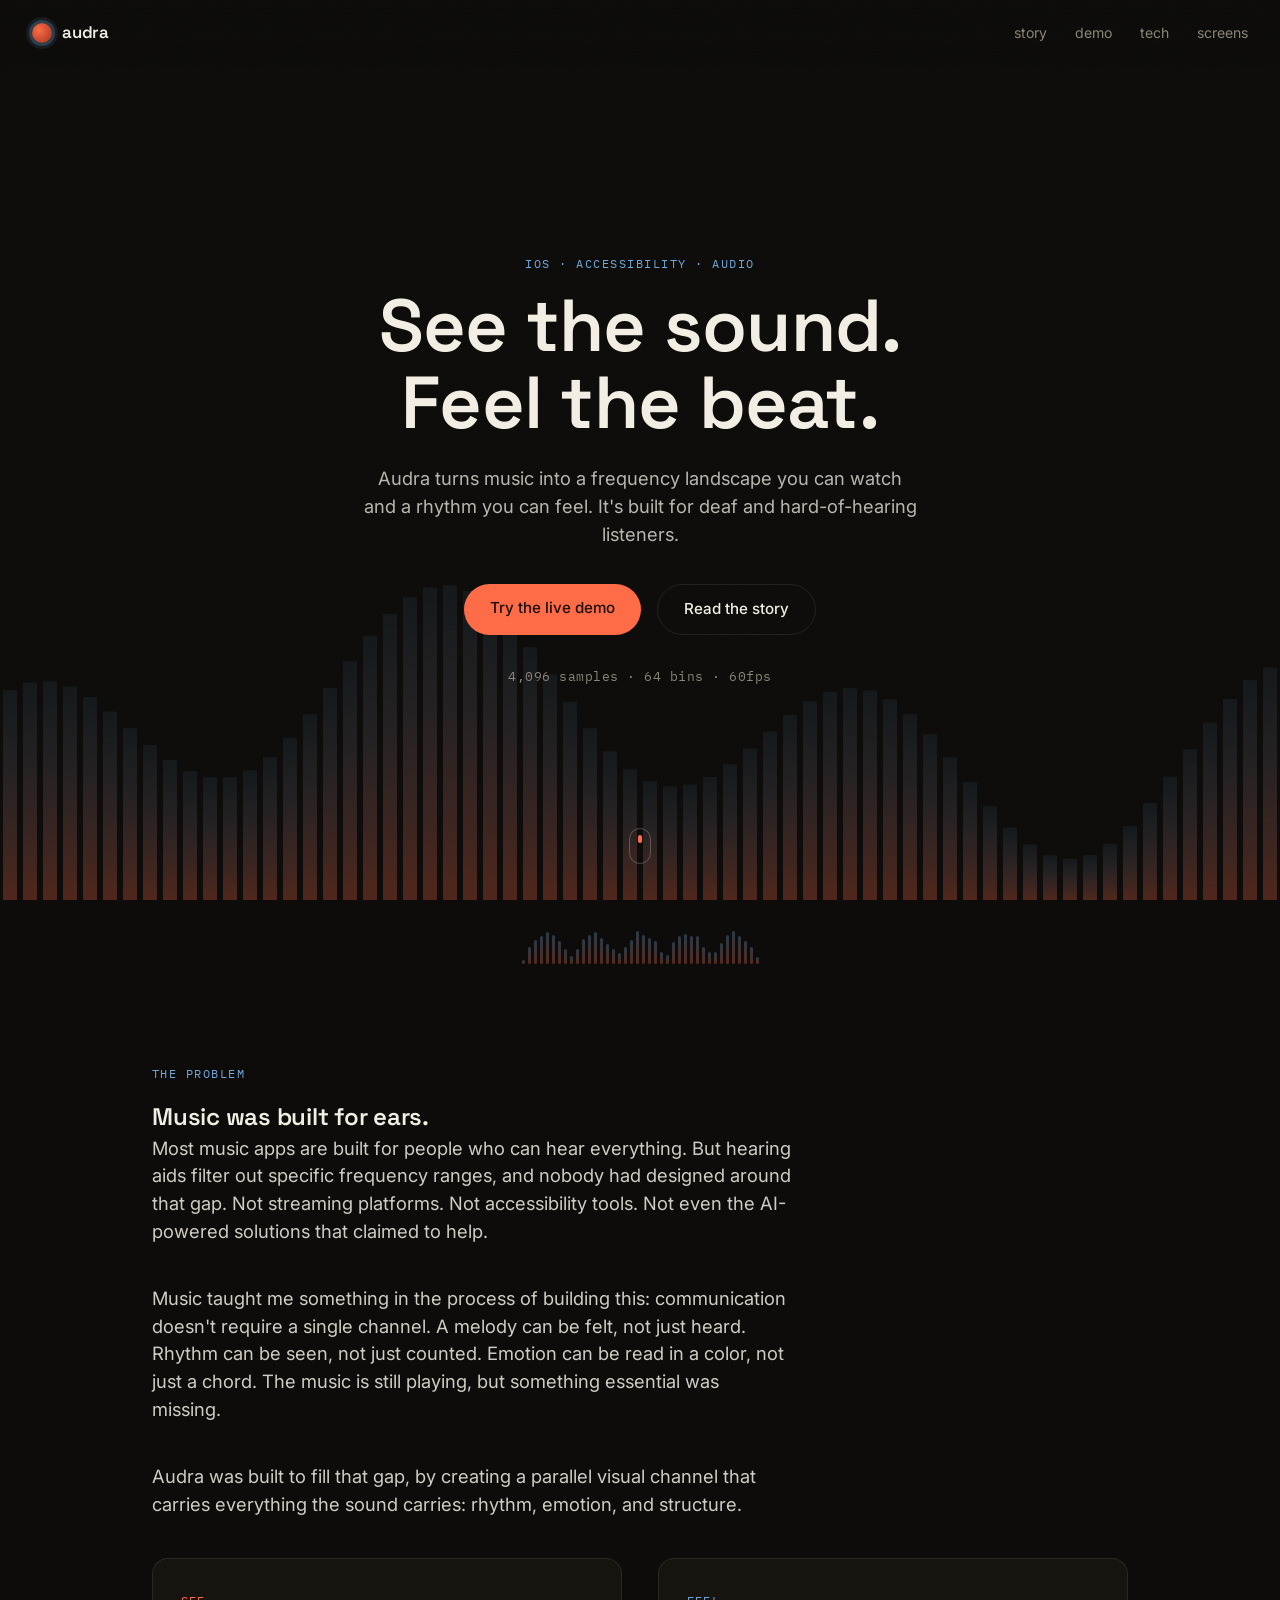
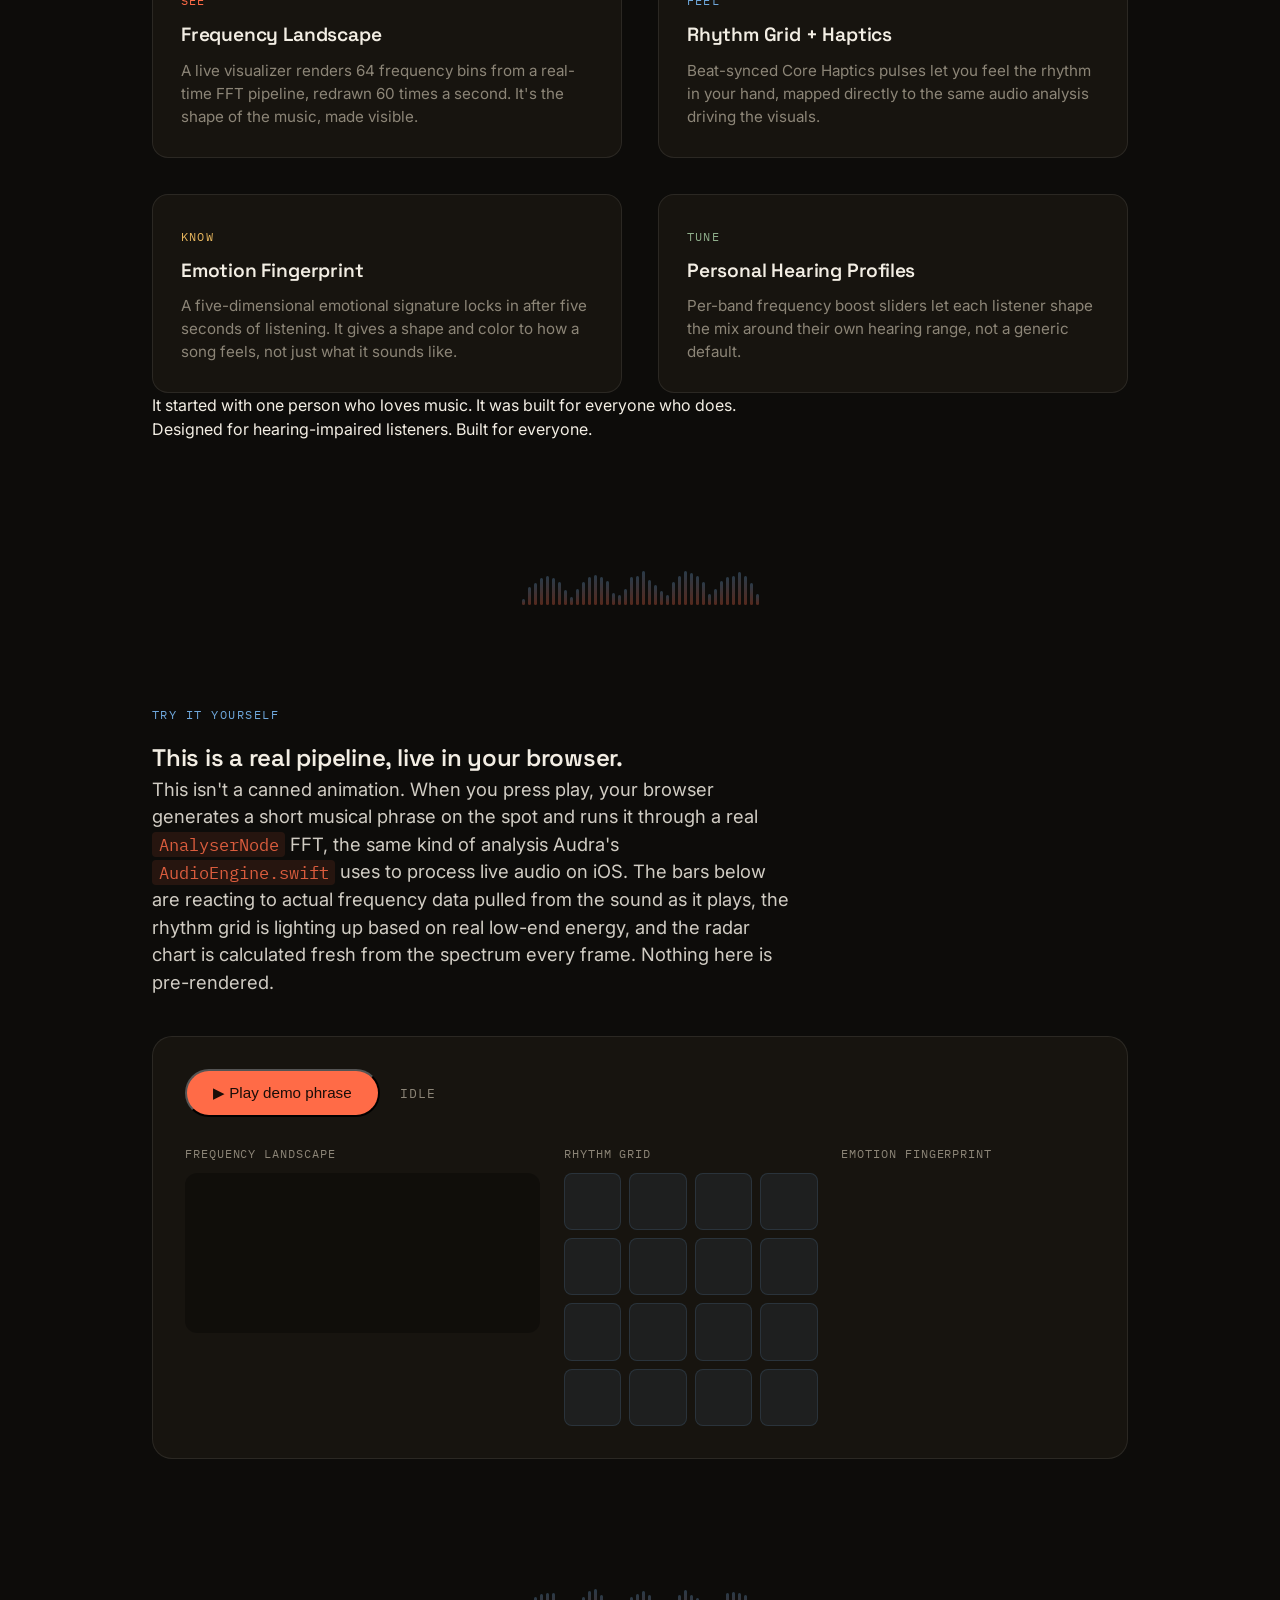
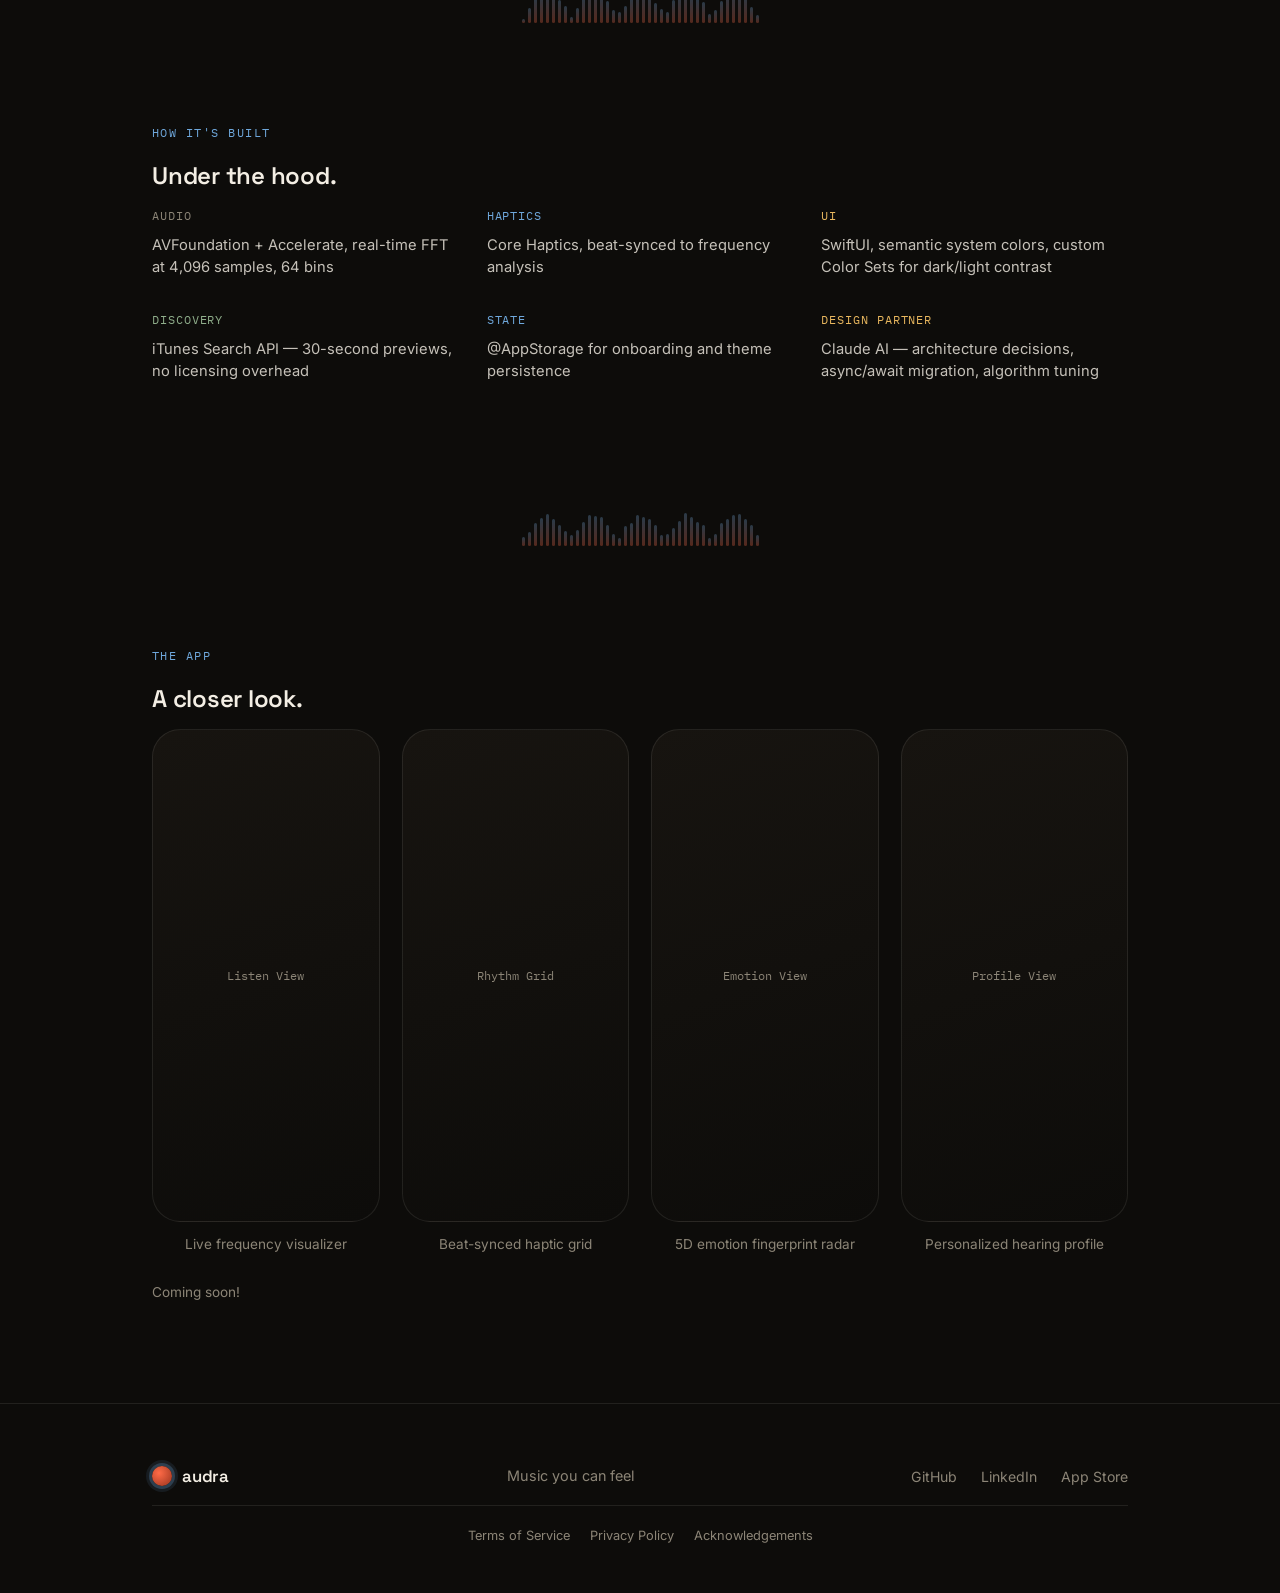
==== index.html @ f987a7a1 "Add files via upload" ====
<!DOCTYPE html>
<html lang="en">
<head>
<meta charset="UTF-8">
<meta name="viewport" content="width=device-width, initial-scale=1.0">
<title>Audra: Music You Can Feel</title>
<meta name="description" content="Audra is an iOS app that turns music into a visual and haptic experience for deaf and hard-of-hearing listeners.">
<link rel="preconnect" href="https://fonts.googleapis.com">
<link rel="preconnect" href="https://fonts.gstatic.com" crossorigin>
<link href="https://fonts.googleapis.com/css2?family=Space+Grotesk:wght@500;600;700&family=Inter:wght@400;500;600&family=IBM+Plex+Mono:wght@400;500&display=swap" rel="stylesheet">
<link rel="stylesheet" href="style.css">
</head>
<body>

<div class="grain"></div>

<nav class="nav">
  <div class="nav-mark">
    <span class="nav-ring"></span>
    <span class="nav-word">audra</span>
  </div>
  <div class="nav-links">
    <a href="#story">story</a>
    <a href="#demo">demo</a>
    <a href="#tech">tech</a>
    <a href="#screens">screens</a>
  </div>
</nav>

<!-- HERO -->
<header class="hero">
  <canvas id="hero-canvas" aria-hidden="true"></canvas>
  <div class="hero-content">
    <p class="eyebrow">iOS · accessibility · audio</p>
    <h1>See the sound.<br>Feel the beat.</h1>
    <p class="hero-sub">Audra turns music into a frequency landscape you can watch and a rhythm you can feel. It's built for deaf and hard-of-hearing listeners.</p>
    <div class="hero-actions">
      <a href="#demo" class="btn btn-primary">Try the live demo</a>
      <a href="#story" class="btn btn-ghost">Read the story</a>
    </div>
    <p class="hero-stats">4,096 samples · 64 bins · 60fps</p>
  </div>
  <div class="scroll-cue" aria-hidden="true"><span></span></div>
</header>

<div class="divider" data-divider></div>

<!-- STORY -->
<section class="story" id="story">
  <div class="section-inner">
    <p class="eyebrow">the problem</p>
    <h2>Music was built for ears.</h2>
    <p class="lead">Most music apps are built for people who can hear everything. But hearing aids filter out specific frequency ranges, and nobody had designed around that gap. Not streaming platforms. Not accessibility tools. Not even the AI-powered solutions that claimed to help.</p>
    <p class="lead">Music taught me something in the process of building this: communication doesn't require a single channel. A melody can be felt, not just heard. Rhythm can be seen, not just counted. Emotion can be read in a color, not just a chord. The music is still playing, but something essential was missing.</p>
    <p class="lead">Audra was built to fill that gap, by creating a parallel visual channel that carries everything the sound carries: rhythm, emotion, and structure.</p>

    <div class="story-grid">
      <div class="story-block">
        <span class="story-num">see</span>
        <h3>Frequency Landscape</h3>
        <p>A live visualizer renders 64 frequency bins from a real-time FFT pipeline, redrawn 60 times a second. It's the shape of the music, made visible.</p>
      </div>
      <div class="story-block">
        <span class="story-num">feel</span>
        <h3>Rhythm Grid + Haptics</h3>
        <p>Beat-synced Core Haptics pulses let you feel the rhythm in your hand, mapped directly to the same audio analysis driving the visuals.</p>
      </div>
      <div class="story-block">
        <span class="story-num">know</span>
        <h3>Emotion Fingerprint</h3>
        <p>A five-dimensional emotional signature locks in after five seconds of listening. It gives a shape and color to how a song feels, not just what it sounds like.</p>
      </div>
      <div class="story-block">
        <span class="story-num">tune</span>
        <h3>Personal Hearing Profiles</h3>
        <p>Per-band frequency boost sliders let each listener shape the mix around their own hearing range, not a generic default.</p>
      </div>
    </div>

    <p class="story-close">It started with one person who loves music. It was built for everyone who does.<br>Designed for hearing-impaired listeners. Built for everyone.</p>
  </div>
</section>

<div class="divider" data-divider></div>

<!-- INTERACTIVE DEMO -->
<section class="demo" id="demo">
  <div class="section-inner">
    <p class="eyebrow">try it yourself</p>
    <h2>This is a real pipeline, live in your browser.</h2>
    <p class="lead">This isn't a canned animation. When you press play, your browser generates a short musical phrase on the spot and runs it through a real <code>AnalyserNode</code> FFT, the same kind of analysis Audra's <code>AudioEngine.swift</code> uses to process live audio on iOS. The bars below are reacting to actual frequency data pulled from the sound as it plays, the rhythm grid is lighting up based on real low-end energy, and the radar chart is calculated fresh from the spectrum every frame. Nothing here is pre-rendered.</p>

    <div class="demo-panel">
      <div class="demo-controls">
        <button id="demo-play" class="btn btn-primary">▶ Play demo phrase</button>
        <span id="demo-status" class="demo-status">idle</span>
      </div>

      <div class="demo-visuals">
        <div class="demo-viz-block">
          <p class="mono-label">frequency landscape</p>
          <canvas id="viz-canvas" width="600" height="200"></canvas>
        </div>
        <div class="demo-viz-block">
          <p class="mono-label">rhythm grid</p>
          <div id="rhythm-grid" class="rhythm-grid"></div>
        </div>
        <div class="demo-viz-block">
          <p class="mono-label">emotion fingerprint</p>
          <canvas id="radar-canvas" width="240" height="240"></canvas>
        </div>
      </div>
    </div>
  </div>
</section>

<div class="divider" data-divider></div>

<!-- TECH STACK -->
<section class="tech" id="tech">
  <div class="section-inner">
    <p class="eyebrow">how it's built</p>
    <h2>Under the hood.</h2>
    <div class="tech-grid">
      <div class="tech-item"><span class="mono-label">audio</span><p>AVFoundation + Accelerate, real-time FFT at 4,096 samples, 64 bins</p></div>
      <div class="tech-item"><span class="mono-label">haptics</span><p>Core Haptics, beat-synced to frequency analysis</p></div>
      <div class="tech-item"><span class="mono-label">ui</span><p>SwiftUI, semantic system colors, custom Color Sets for dark/light contrast</p></div>
      <div class="tech-item"><span class="mono-label">discovery</span><p>iTunes Search API — 30-second previews, no licensing overhead</p></div>
      <div class="tech-item"><span class="mono-label">state</span><p>@AppStorage for onboarding and theme persistence</p></div>
      <div class="tech-item"><span class="mono-label">design partner</span><p>Claude AI — architecture decisions, async/await migration, algorithm tuning</p></div>
    </div>
  </div>
</section>

<div class="divider" data-divider></div>

<!-- SCREENSHOTS -->
<section class="screens" id="screens">
  <div class="section-inner">
    <p class="eyebrow">the app</p>
    <h2>A closer look.</h2>
    <div class="screens-gallery" id="screens-gallery">
      <!-- Placeholder frames, swap src on the img tags with real screenshots -->
      <figure class="phone-frame">
        <div class="phone-placeholder">Listen View</div>
        <figcaption>Live frequency visualizer</figcaption>
      </figure>
      <figure class="phone-frame">
        <div class="phone-placeholder">Rhythm Grid</div>
        <figcaption>Beat-synced haptic grid</figcaption>
      </figure>
      <figure class="phone-frame">
        <div class="phone-placeholder">Emotion View</div>
        <figcaption>5D emotion fingerprint radar</figcaption>
      </figure>
      <figure class="phone-frame">
        <div class="phone-placeholder">Profile View</div>
        <figcaption>Personalized hearing profile</figcaption>
      </figure>
    </div>
    <p class="screens-note">Coming soon!</p>
  </div>
</section>

<footer class="footer">
  <div class="section-inner footer-inner">
    <div class="nav-mark">
      <span class="nav-ring"></span>
      <span class="nav-word">audra</span>
    </div>
    <p class="footer-tag footer-tag-italic">Music you can feel</p>
    <div class="footer-links">
      <a href="#">GitHub</a>
      <a href="#">LinkedIn</a>
      <a href="#">App Store</a>
    </div>
    <div class="footer-legal">
      <a href="termsofservice.html">Terms of Service</a>
      <a href="privacypolicy.html">Privacy Policy</a>
      <a href="acknowledgements.html">Acknowledgements</a>
    </div>
  </div>
</footer>

<script src="script.js"></script>
</body>
</html>
---- style.css ----
:root{
  --bg: #0D0C0A;
  --bg-raised: #17140F;
  --coral: #FF6B47;
  --ice: #6FA8DC;
  --gold: #E8B75E;
  --sage: #8FAE8B;
  --paper: #F3EEE4;
  --muted: #8C8577;
  --border: rgba(243,238,228,0.09);

  --display: 'Space Grotesk', sans-serif;
  --body: 'Inter', sans-serif;
  --mono: 'IBM Plex Mono', monospace;
}

*{ box-sizing: border-box; margin:0; padding:0; }

html{ scroll-behavior: smooth; }

body{
  background: var(--bg);
  color: var(--paper);
  font-family: var(--body);
  line-height: 1.5;
  overflow-x: hidden;
}

@media (prefers-reduced-motion: reduce){
  html{ scroll-behavior: auto; }
  *{ animation-duration: 0.01ms !important; animation-iteration-count: 1 !important; transition-duration: 0.01ms !important; }
}

.grain{
  position: fixed; inset:0; pointer-events:none; z-index: 999;
  opacity: 0.035; mix-blend-mode: overlay;
  background-image: url("data:image/svg+xml,%3Csvg xmlns='http://www.w3.org/2000/svg' width='120' height='120'%3E%3Cfilter id='n'%3E%3CfeTurbulence type='fractalNoise' baseFrequency='0.9' numOctaves='2' stitchTiles='stitch'/%3E%3C/filter%3E%3Crect width='100%25' height='100%25' filter='url(%23n)'/%3E%3C/svg%3E");
}

a{ color: inherit; text-decoration: none; }
code{ font-family: var(--mono); background: rgba(255,107,71,0.12); color: var(--coral); padding: 0.1em 0.4em; border-radius: 4px; font-size: 0.9em; }

.section-inner{ max-width: 1040px; margin: 0 auto; padding: 0 32px; }

.eyebrow{
  font-family: var(--mono); font-size: 0.78rem; letter-spacing: 0.12em; text-transform: uppercase;
  color: var(--ice); margin-bottom: 16px;
}

h1, h2, h3{ font-family: var(--display); font-weight: 600; letter-spacing: -0.01em; }

.lead{ font-size: 1.15rem; color: var(--paper); opacity: 0.85; max-width: 640px; margin-bottom: 40px; }

/* NAV */
.nav{
  position: fixed; top:0; left:0; right:0; z-index: 100;
  display:flex; align-items:center; justify-content:space-between;
  padding: 20px 32px;
  backdrop-filter: blur(12px);
  background: linear-gradient(to bottom, rgba(13,12,10,0.85), transparent);
}
.nav-mark{ display:flex; align-items:center; gap:10px; }
.nav-ring{
  width: 20px; height: 20px; border-radius: 50%;
  background: radial-gradient(circle at 35% 35%, var(--coral), #B8442A 70%);
  box-shadow: 0 0 0 3px rgba(111,168,220,0.25), 0 0 0 6px rgba(111,168,220,0.1);
}
.nav-word{ font-family: var(--display); font-weight: 600; font-size: 1.05rem; letter-spacing: -0.01em; }
.nav-links{ display:flex; gap: 28px; font-size: 0.88rem; color: var(--muted); }
.nav-links a{ transition: color 0.2s; }
.nav-links a:hover{ color: var(--paper); }

/* HERO */
.hero{
  position: relative; min-height: 100vh; display:flex; align-items:center; justify-content:center;
  padding: 120px 32px 80px; overflow:hidden;
}
#hero-canvas{ position:absolute; inset:0; width:100%; height:100%; opacity: 0.55; }
.hero-content{ position: relative; z-index: 2; max-width: 760px; text-align:center; }
.hero h1{
  font-size: clamp(2.6rem, 6vw, 4.6rem); line-height: 1.04; margin-bottom: 24px;
}
.hero-sub{ font-size: 1.15rem; color: var(--paper); opacity: 0.75; max-width: 560px; margin: 0 auto 36px; }
.hero-actions{ display:flex; gap: 16px; justify-content:center; margin-bottom: 32px; flex-wrap: wrap; }
.hero-stats{ font-family: var(--mono); font-size: 0.8rem; color: var(--muted); letter-spacing: 0.04em; }

.btn{
  display:inline-block; padding: 13px 26px; border-radius: 100px; font-size: 0.95rem; font-weight: 500;
  transition: transform 0.15s ease, background 0.2s, border-color 0.2s;
}
.btn:hover{ transform: translateY(-1px); }
.btn-primary{ background: var(--coral); color: #1A0D08; }
.btn-primary:hover{ background: #FF7F5E; }
.btn-ghost{ border: 1px solid var(--border); color: var(--paper); }
.btn-ghost:hover{ border-color: rgba(243,238,228,0.3); }

.scroll-cue{
  position:absolute; bottom: 36px; left:50%; transform:translateX(-50%);
  width: 22px; height: 36px; border: 1px solid rgba(243,238,228,0.25); border-radius: 100px;
}
.scroll-cue span{
  display:block; width:4px; height:8px; background: var(--coral); border-radius: 100px;
  margin: 6px auto 0; animation: cue 1.8s ease-in-out infinite;
}
@keyframes cue{ 0%,100%{ transform: translateY(0); opacity:1; } 50%{ transform: translateY(12px); opacity: 0.3; } }

/* DIVIDER — FFT bars as recurring motif */
.divider{ height: 64px; display:flex; align-items:flex-end; justify-content:center; gap:3px; padding: 0 32px; opacity: 0.5; }

/* STORY */
.story{ padding: 100px 0; }
.story-grid{ display:grid; grid-template-columns: repeat(2, 1fr); gap: 36px; margin-top: 20px; }
.story-block{ padding: 28px; border: 1px solid var(--border); border-radius: 16px; background: var(--bg-raised); }
.story-num{ font-family: var(--mono); font-size: 0.75rem; text-transform: uppercase; letter-spacing: 0.1em; color: var(--coral); }
.story-block:nth-child(2) .story-num{ color: var(--ice); }
.story-block:nth-child(3) .story-num{ color: var(--gold); }
.story-block:nth-child(4) .story-num{ color: var(--sage); }
.story-block h3{ font-size: 1.2rem; margin: 10px 0 10px; }
.story-block p{ color: var(--muted); font-size: 0.95rem; }
.story-footer{ margin-top: 44px; color: var(--muted); font-size: 0.95rem; }

/* DEMO */
.demo{ padding: 100px 0; }
.demo-panel{
  border: 1px solid var(--border); border-radius: 20px; background: var(--bg-raised);
  padding: 32px; margin-top: 8px;
}
.demo-controls{ display:flex; align-items:center; gap: 20px; margin-bottom: 28px; flex-wrap: wrap; }
.demo-status{ font-family: var(--mono); font-size: 0.8rem; color: var(--muted); text-transform: uppercase; letter-spacing: 0.08em; }
.demo-status.playing{ color: var(--coral); }

.demo-visuals{ display:grid; grid-template-columns: 1.4fr 1fr 1fr; gap: 24px; align-items: start; }
.mono-label{ font-family: var(--mono); font-size: 0.72rem; color: var(--muted); text-transform: uppercase; letter-spacing: 0.08em; margin-bottom: 10px; }

#viz-canvas{ width:100%; height: 160px; border-radius: 12px; background: rgba(0,0,0,0.3); }
#radar-canvas{ width:100%; max-width: 220px; height:auto; }

.rhythm-grid{ display:grid; grid-template-columns: repeat(4, 1fr); gap: 8px; }
.rhythm-cell{
  aspect-ratio: 1; border-radius: 8px; background: rgba(111,168,220,0.08);
  border: 1px solid rgba(111,168,220,0.15); transition: background 0.08s, transform 0.08s;
}
.rhythm-cell.pulse{ background: var(--ice); transform: scale(0.94); }

/* TECH */
.tech{ padding: 100px 0; }
.tech-grid{ display:grid; grid-template-columns: repeat(3, 1fr); gap: 28px; margin-top: 8px; }
.tech-item p{ color: var(--paper); opacity: 0.8; font-size: 0.92rem; margin-top: 8px; }
.tech-item:nth-child(2) .mono-label{ color: var(--ice); }
.tech-item:nth-child(3) .mono-label{ color: var(--gold); }
.tech-item:nth-child(4) .mono-label{ color: var(--sage); }
.tech-item:nth-child(5) .mono-label{ color: var(--ice); }
.tech-item:nth-child(6) .mono-label{ color: var(--gold); }

/* SCREENS */
.screens{ padding: 100px 0; }
.screens-gallery{ display:grid; grid-template-columns: repeat(4, 1fr); gap: 22px; margin-top: 12px; }
.phone-frame{ text-align:center; }
.phone-placeholder{
  aspect-ratio: 9/19.5; border-radius: 28px; border: 1px solid var(--border);
  background: linear-gradient(160deg, #171410, #0D0C0A);
  display:flex; align-items:center; justify-content:center;
  font-family: var(--mono); font-size: 0.78rem; color: var(--muted);
  margin-bottom: 12px;
}
.phone-frame img{ width:100%; border-radius: 28px; border: 1px solid var(--border); margin-bottom: 12px; display:block; }
.phone-frame figcaption{ font-size: 0.85rem; color: var(--muted); }
.screens-note{ margin-top: 28px; font-size: 0.85rem; color: var(--muted); }

/* FOOTER */
.footer{ padding: 60px 0 48px; border-top: 1px solid var(--border); }
.footer-inner{ display:flex; align-items:center; justify-content:space-between; flex-wrap:wrap; gap: 16px 20px; }
.footer-tag{ color: var(--muted); font-size: 0.9rem; }
.footer-links{ display:flex; gap: 24px; font-size: 0.88rem; color: var(--muted); }
.footer-links a:hover{ color: var(--paper); }
.footer-legal{ display:flex; gap: 20px; font-size: 0.8rem; color: var(--muted); width: 100%; padding-top: 20px; border-top: 1px solid var(--border); justify-content: center; }
.footer-legal a:hover{ color: var(--paper); }

@media (max-width: 860px){
  .nav-links{ display:none; }
  .story-grid{ grid-template-columns: 1fr; }
  .tech-grid{ grid-template-columns: repeat(2,1fr); }
  .demo-visuals{ grid-template-columns: 1fr; }
  .screens-gallery{ grid-template-columns: repeat(2,1fr); }
}

:focus-visible{ outline: 2px solid var(--coral); outline-offset: 3px; }
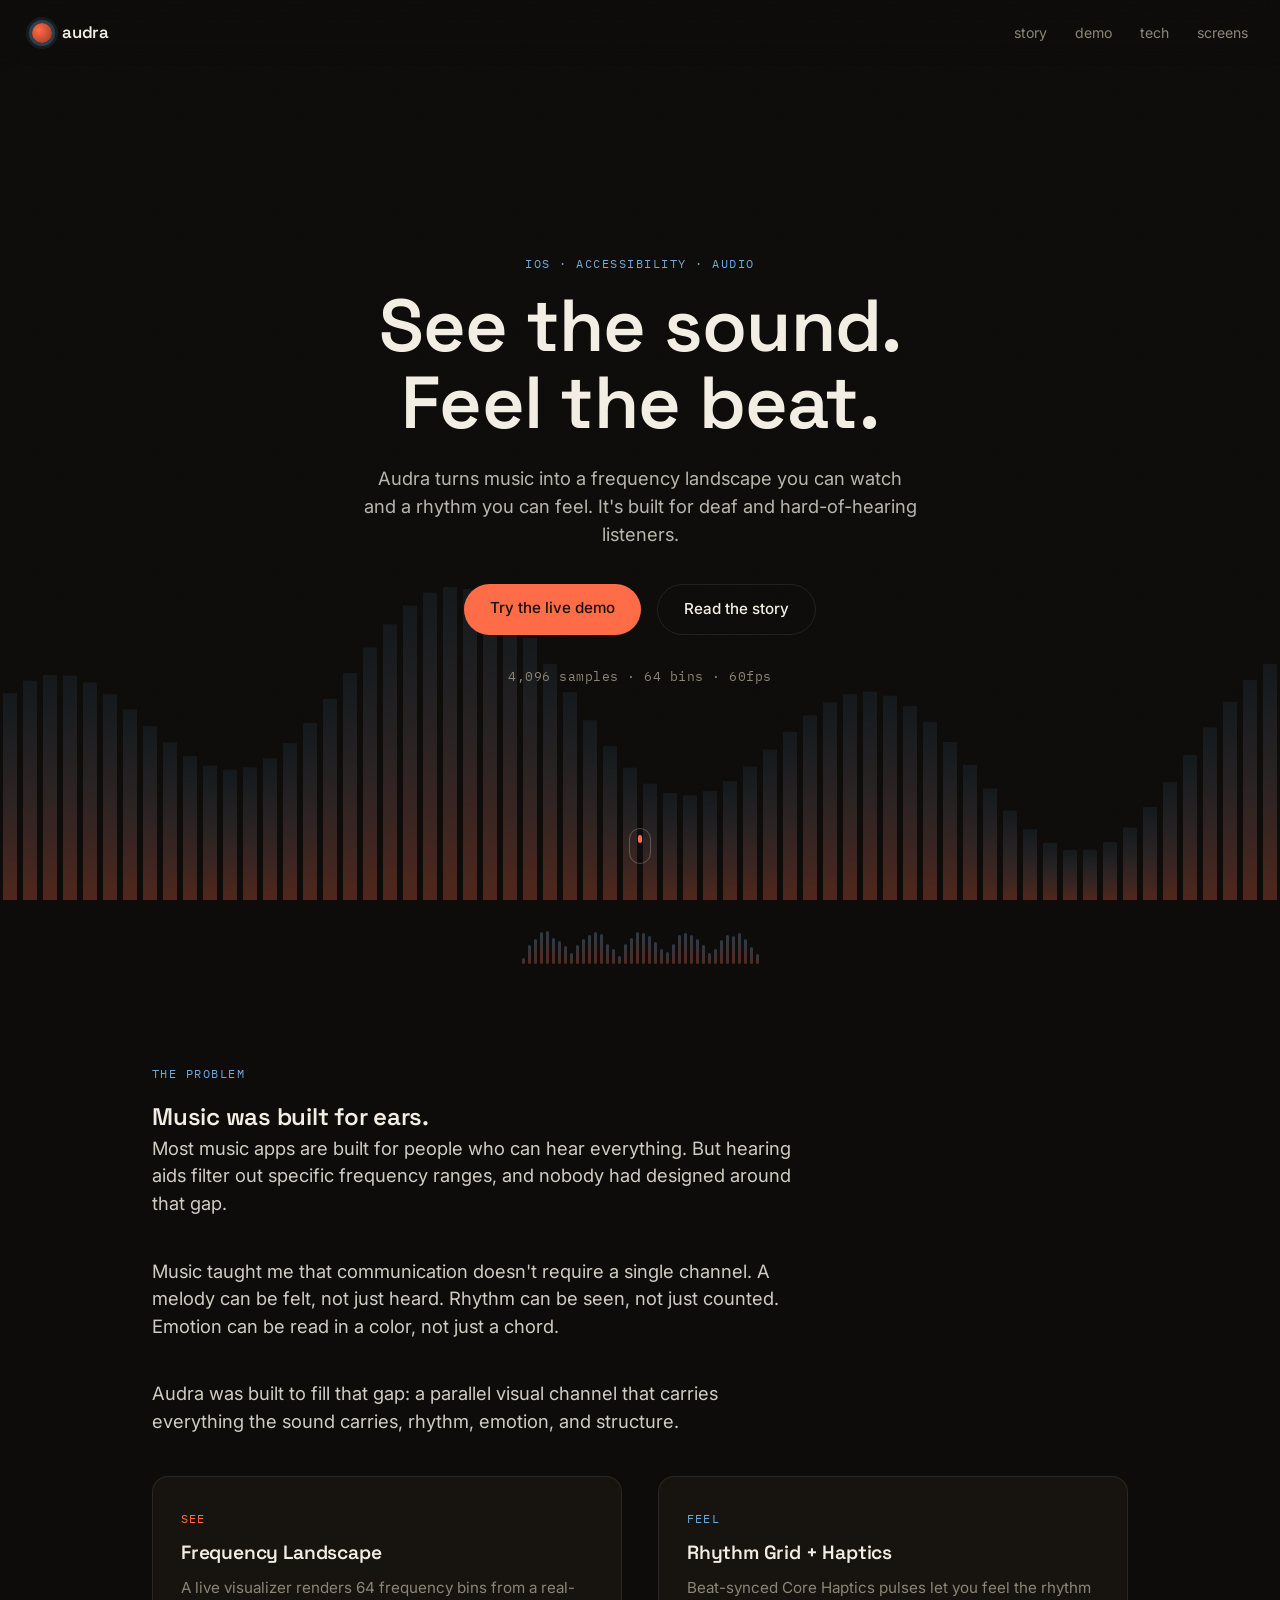
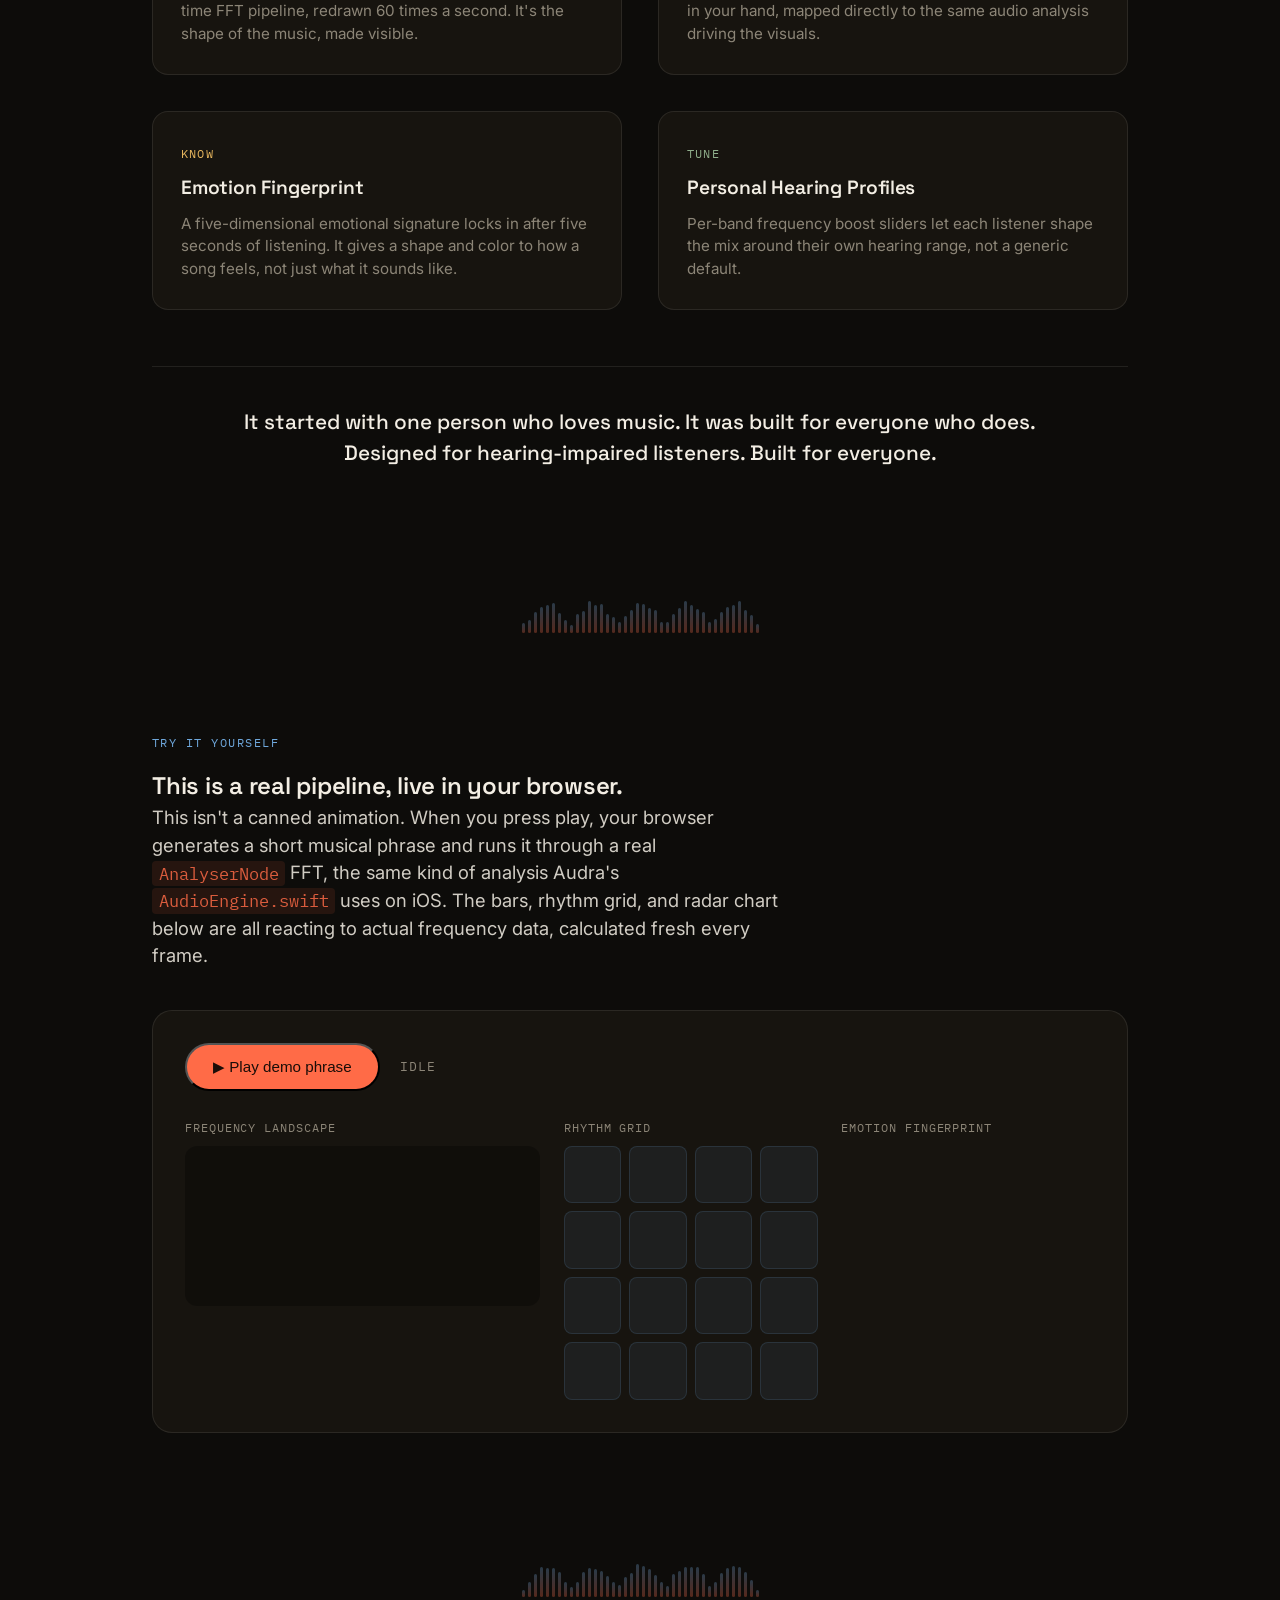
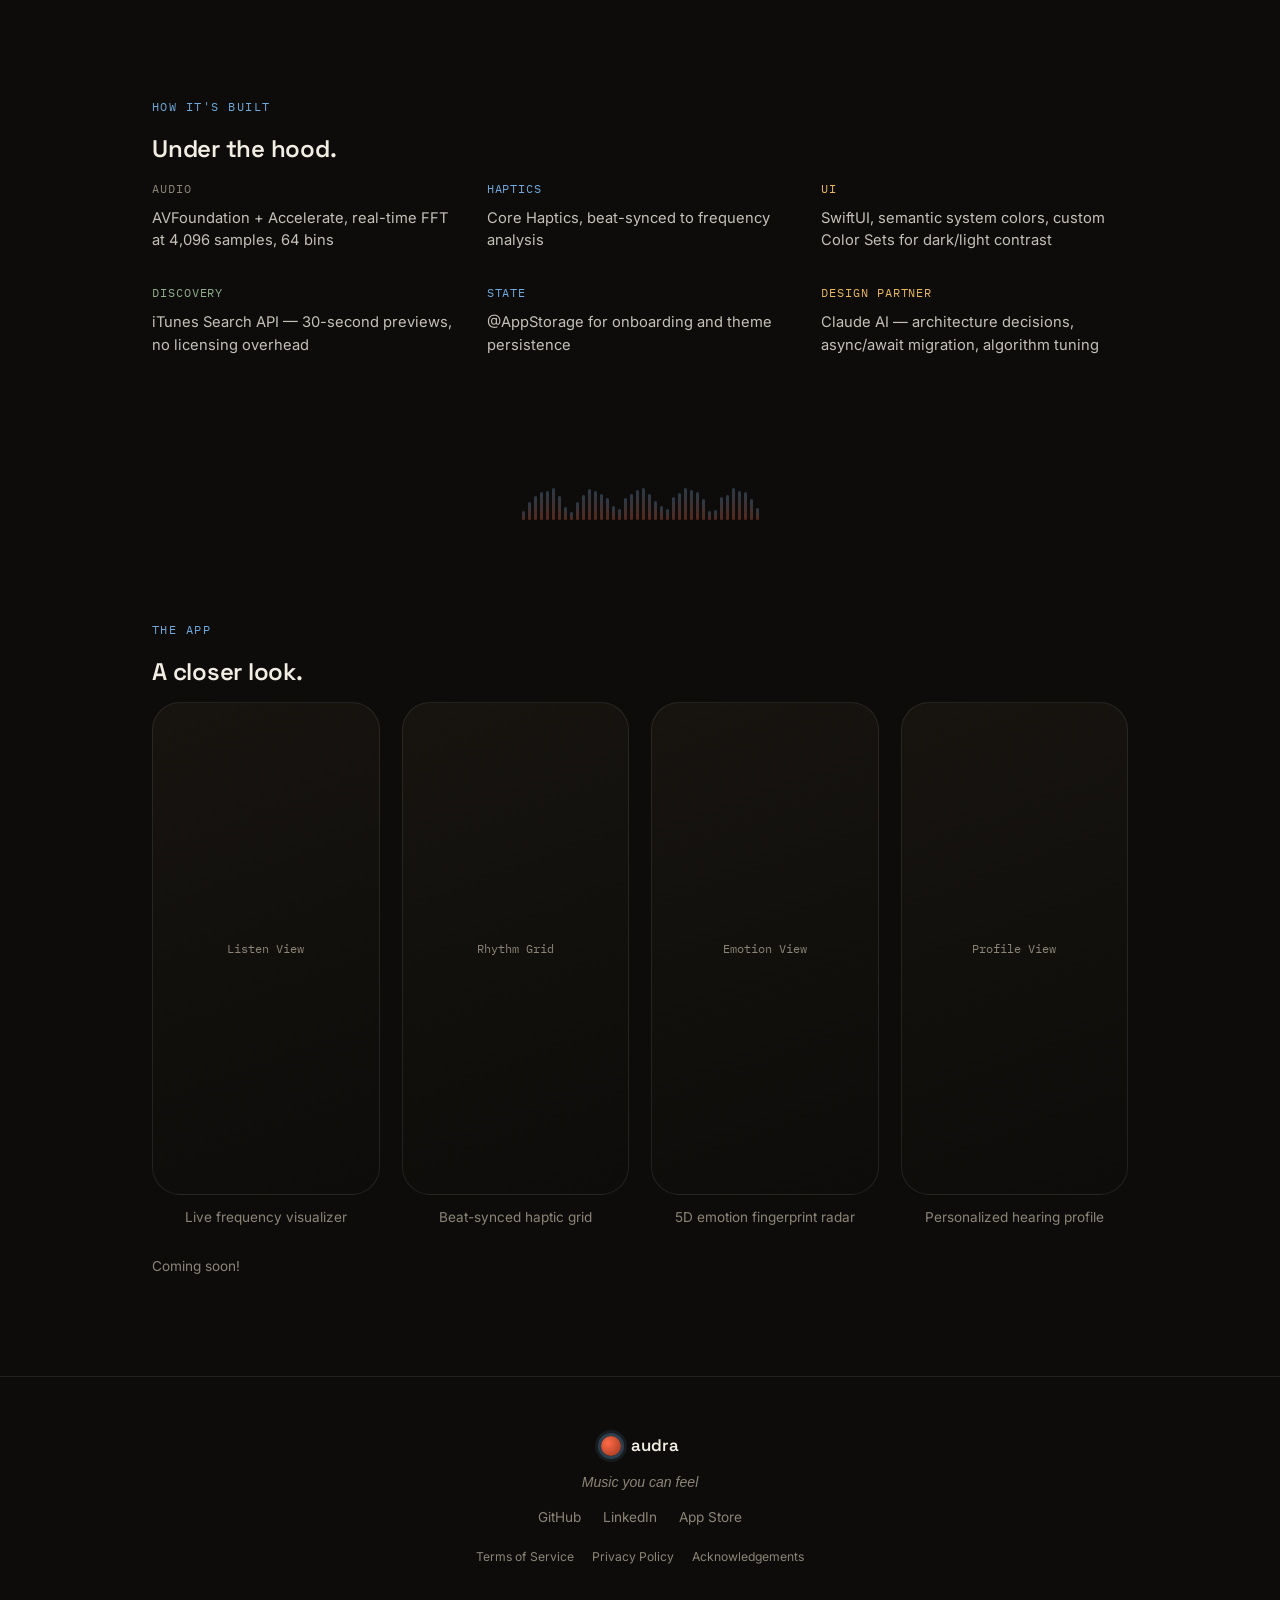
==== commit f5edd12d: "Add files via upload" ====
--- a/index.html
+++ b/index.html
@@ -50,9 +50,9 @@
   <div class="section-inner">
     <p class="eyebrow">the problem</p>
     <h2>Music was built for ears.</h2>
-    <p class="lead">Most music apps are built for people who can hear everything. But hearing aids filter out specific frequency ranges, and nobody had designed around that gap. Not streaming platforms. Not accessibility tools. Not even the AI-powered solutions that claimed to help.</p>
-    <p class="lead">Music taught me something in the process of building this: communication doesn't require a single channel. A melody can be felt, not just heard. Rhythm can be seen, not just counted. Emotion can be read in a color, not just a chord. The music is still playing, but something essential was missing.</p>
-    <p class="lead">Audra was built to fill that gap, by creating a parallel visual channel that carries everything the sound carries: rhythm, emotion, and structure.</p>
+    <p class="lead">Most music apps are built for people who can hear everything. But hearing aids filter out specific frequency ranges, and nobody had designed around that gap.</p>
+    <p class="lead">Music taught me that communication doesn't require a single channel. A melody can be felt, not just heard. Rhythm can be seen, not just counted. Emotion can be read in a color, not just a chord.</p>
+    <p class="lead">Audra was built to fill that gap: a parallel visual channel that carries everything the sound carries, rhythm, emotion, and structure.</p>
 
     <div class="story-grid">
       <div class="story-block">
@@ -88,7 +88,7 @@
   <div class="section-inner">
     <p class="eyebrow">try it yourself</p>
     <h2>This is a real pipeline, live in your browser.</h2>
-    <p class="lead">This isn't a canned animation. When you press play, your browser generates a short musical phrase on the spot and runs it through a real <code>AnalyserNode</code> FFT, the same kind of analysis Audra's <code>AudioEngine.swift</code> uses to process live audio on iOS. The bars below are reacting to actual frequency data pulled from the sound as it plays, the rhythm grid is lighting up based on real low-end energy, and the radar chart is calculated fresh from the spectrum every frame. Nothing here is pre-rendered.</p>
+    <p class="lead">This isn't a canned animation. When you press play, your browser generates a short musical phrase and runs it through a real <code>AnalyserNode</code> FFT, the same kind of analysis Audra's <code>AudioEngine.swift</code> uses on iOS. The bars, rhythm grid, and radar chart below are all reacting to actual frequency data, calculated fresh every frame.</p>
 
     <div class="demo-panel">
       <div class="demo-controls">
@@ -170,8 +170,8 @@
     </div>
     <p class="footer-tag footer-tag-italic">Music you can feel</p>
     <div class="footer-links">
-      <a href="#">GitHub</a>
-      <a href="#">LinkedIn</a>
+      <a href="https://github.com/rithmac07/audra-website">GitHub</a>
+      <a href="https://www.linkedin.com/company/audra-app/">LinkedIn</a>
       <a href="#">App Store</a>
     </div>
     <div class="footer-legal">
--- a/style.css
+++ b/style.css
@@ -118,6 +118,11 @@
 .story-block h3{ font-size: 1.2rem; margin: 10px 0 10px; }
 .story-block p{ color: var(--muted); font-size: 0.95rem; }
 .story-footer{ margin-top: 44px; color: var(--muted); font-size: 0.95rem; }
+.story-close{
+  margin-top: 56px; padding-top: 40px; border-top: 1px solid var(--border);
+  font-family: var(--display); font-size: 1.3rem; font-weight: 500; line-height: 1.5;
+  color: var(--paper); text-align: center;
+}
 
 /* DEMO */
 .demo{ padding: 100px 0; }
@@ -168,12 +173,13 @@
 .screens-note{ margin-top: 28px; font-size: 0.85rem; color: var(--muted); }
 
 /* FOOTER */
-.footer{ padding: 60px 0 48px; border-top: 1px solid var(--border); }
-.footer-inner{ display:flex; align-items:center; justify-content:space-between; flex-wrap:wrap; gap: 16px 20px; }
-.footer-tag{ color: var(--muted); font-size: 0.9rem; }
-.footer-links{ display:flex; gap: 24px; font-size: 0.88rem; color: var(--muted); }
+.footer{ padding: 56px 0 40px; border-top: 1px solid var(--border); }
+.footer-inner{ display:flex; flex-direction: column; align-items:center; gap: 14px; text-align: center; }
+.footer-tag{ color: var(--muted); font-size: 0.88rem; }
+.footer-tag-italic{ font-style: italic; }
+.footer-links{ display:flex; gap: 22px; font-size: 0.85rem; color: var(--muted); }
 .footer-links a:hover{ color: var(--paper); }
-.footer-legal{ display:flex; gap: 20px; font-size: 0.8rem; color: var(--muted); width: 100%; padding-top: 20px; border-top: 1px solid var(--border); justify-content: center; }
+.footer-legal{ display:flex; gap: 18px; font-size: 0.76rem; color: var(--muted); margin-top: 6px; }
 .footer-legal a:hover{ color: var(--paper); }
 
 @media (max-width: 860px){
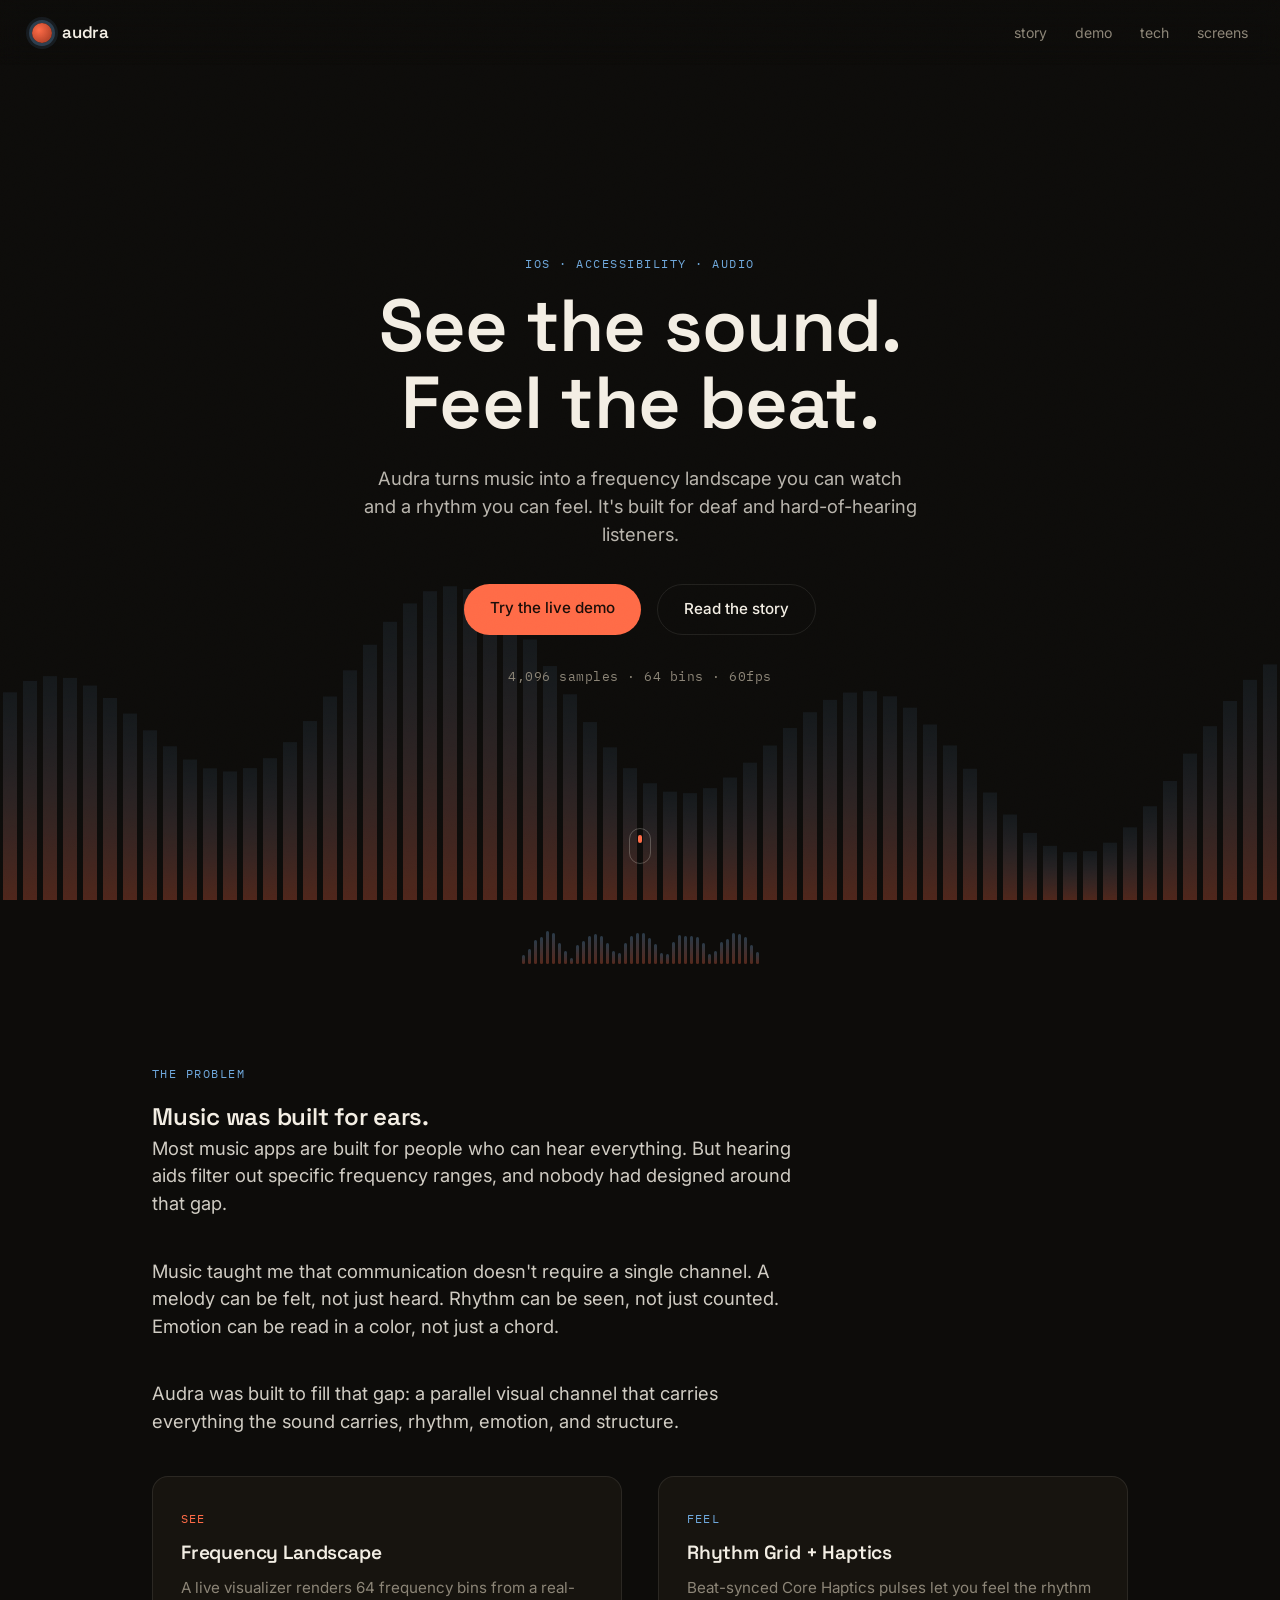
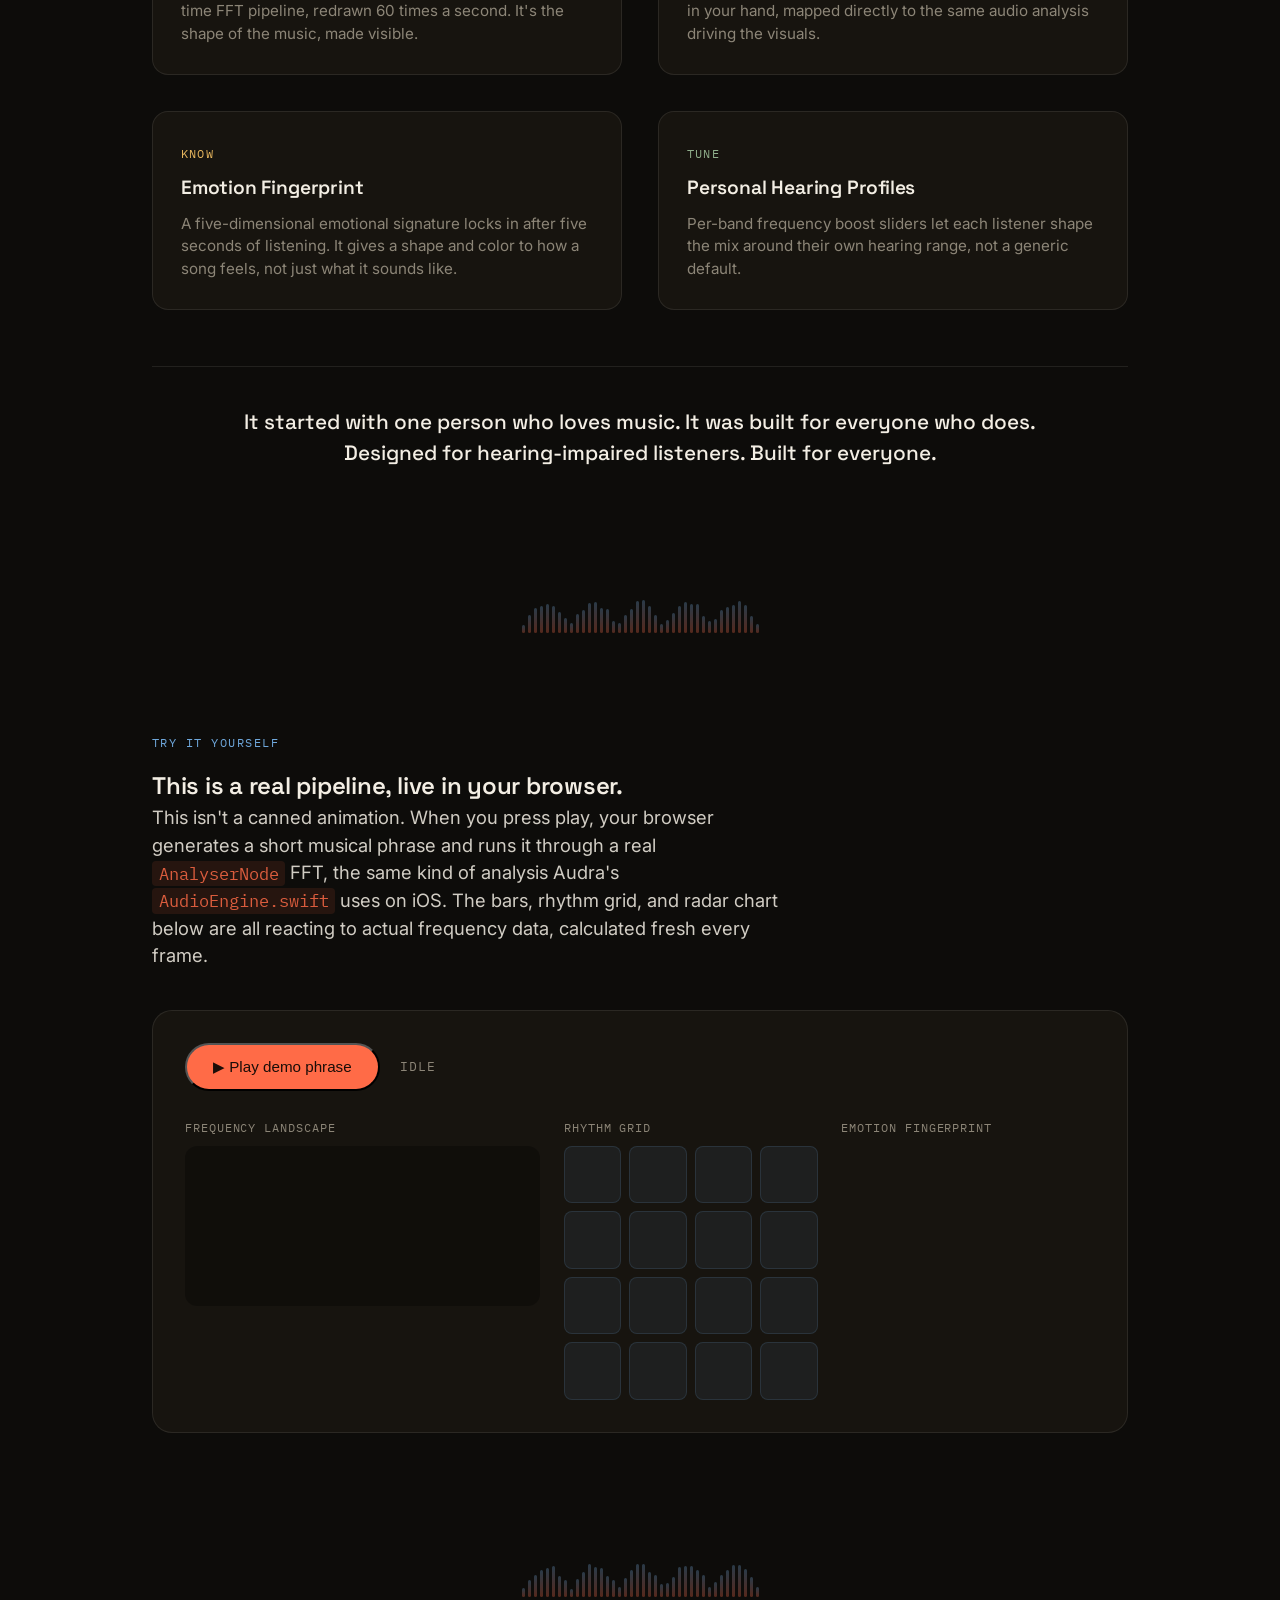
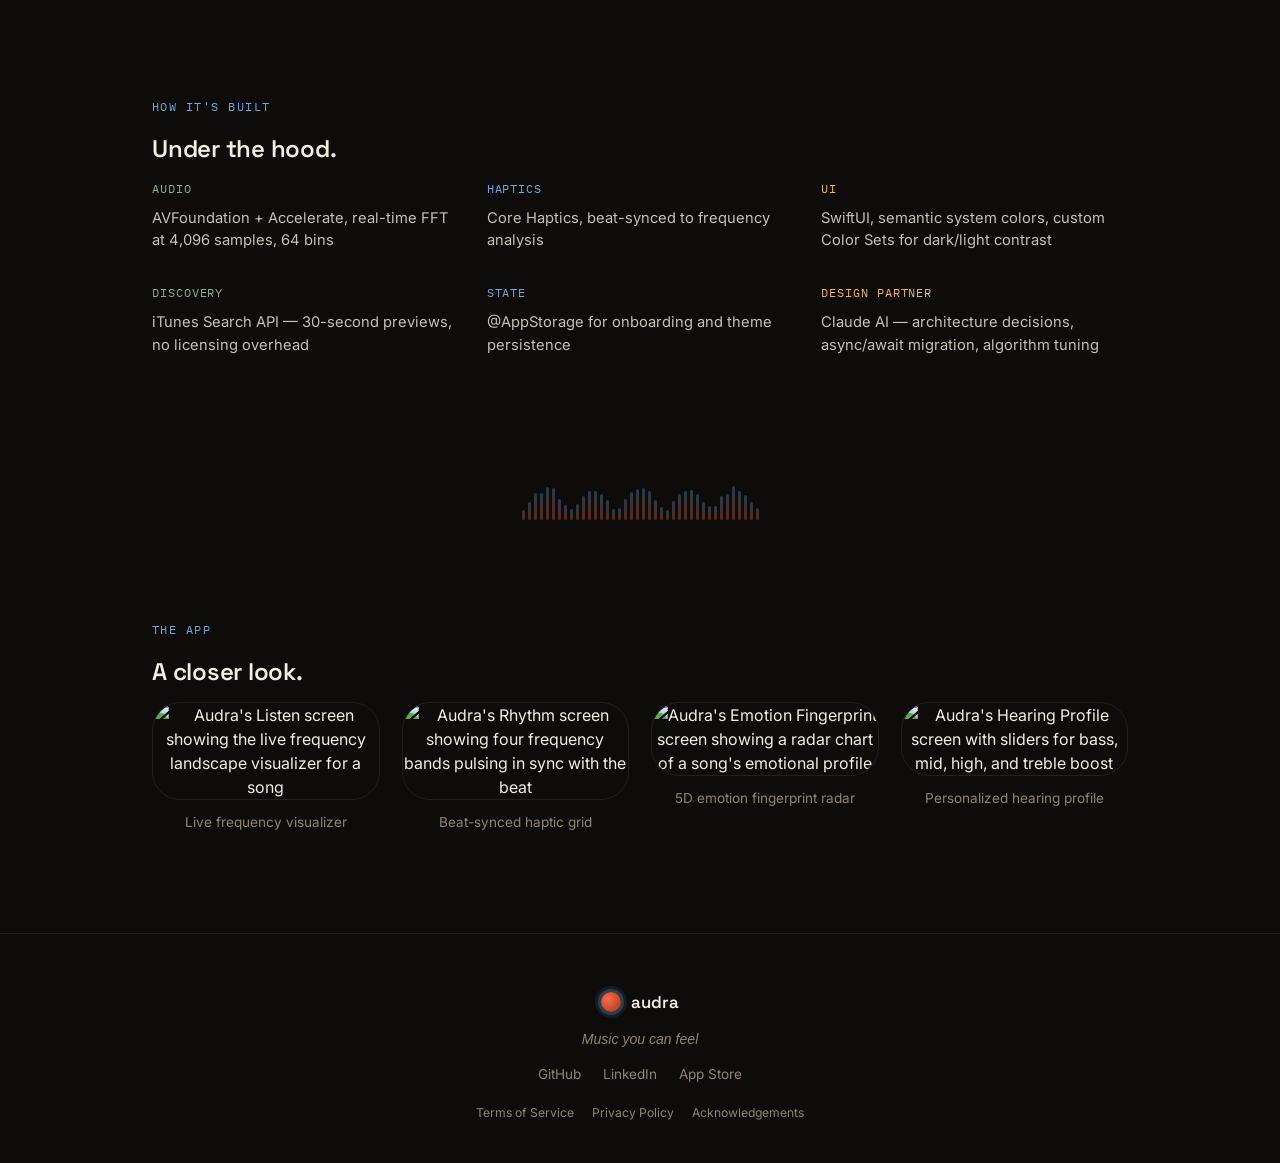
==== commit f51822b6: "Add files via upload" ====
--- a/index.html
+++ b/index.html
@@ -140,25 +140,23 @@
     <p class="eyebrow">the app</p>
     <h2>A closer look.</h2>
     <div class="screens-gallery" id="screens-gallery">
-      <!-- Placeholder frames, swap src on the img tags with real screenshots -->
       <figure class="phone-frame">
-        <div class="phone-placeholder">Listen View</div>
+        <img src="screenshots/listen-view.png" alt="Audra's Listen screen showing the live frequency landscape visualizer for a song">
         <figcaption>Live frequency visualizer</figcaption>
       </figure>
       <figure class="phone-frame">
-        <div class="phone-placeholder">Rhythm Grid</div>
+        <img src="screenshots/rhythm-grid.png" alt="Audra's Rhythm screen showing four frequency bands pulsing in sync with the beat">
         <figcaption>Beat-synced haptic grid</figcaption>
       </figure>
       <figure class="phone-frame">
-        <div class="phone-placeholder">Emotion View</div>
+        <img src="screenshots/emotion-view.png" alt="Audra's Emotion Fingerprint screen showing a radar chart of a song's emotional profile">
         <figcaption>5D emotion fingerprint radar</figcaption>
       </figure>
       <figure class="phone-frame">
-        <div class="phone-placeholder">Profile View</div>
+        <img src="screenshots/profile-view.png" alt="Audra's Hearing Profile screen with sliders for bass, mid, high, and treble boost">
         <figcaption>Personalized hearing profile</figcaption>
       </figure>
     </div>
-    <p class="screens-note">Coming soon!</p>
   </div>
 </section>
 
--- a/style.css
+++ b/style.css
@@ -151,6 +151,7 @@
 .tech{ padding: 100px 0; }
 .tech-grid{ display:grid; grid-template-columns: repeat(3, 1fr); gap: 28px; margin-top: 8px; }
 .tech-item p{ color: var(--paper); opacity: 0.8; font-size: 0.92rem; margin-top: 8px; }
+.tech-item:nth-child(1) .mono-label{ color: var(--sage); }
 .tech-item:nth-child(2) .mono-label{ color: var(--ice); }
 .tech-item:nth-child(3) .mono-label{ color: var(--gold); }
 .tech-item:nth-child(4) .mono-label{ color: var(--sage); }
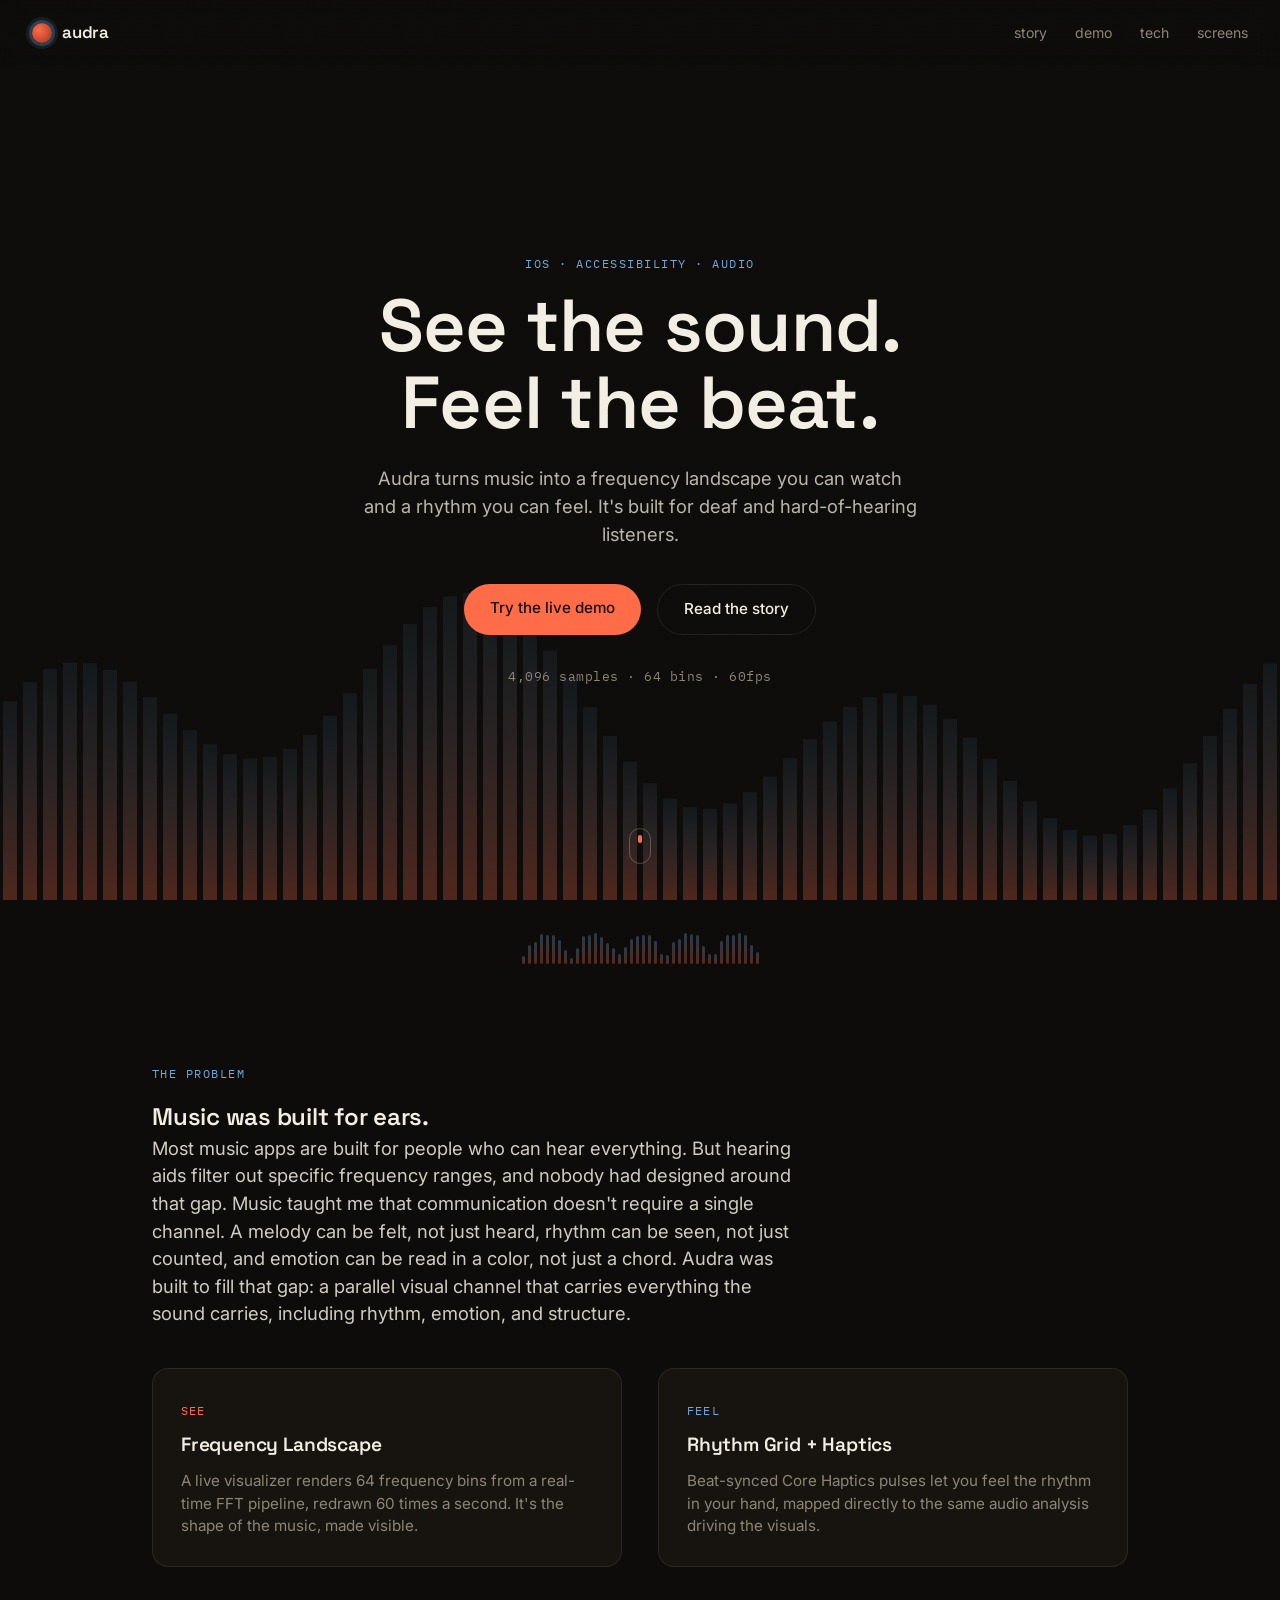
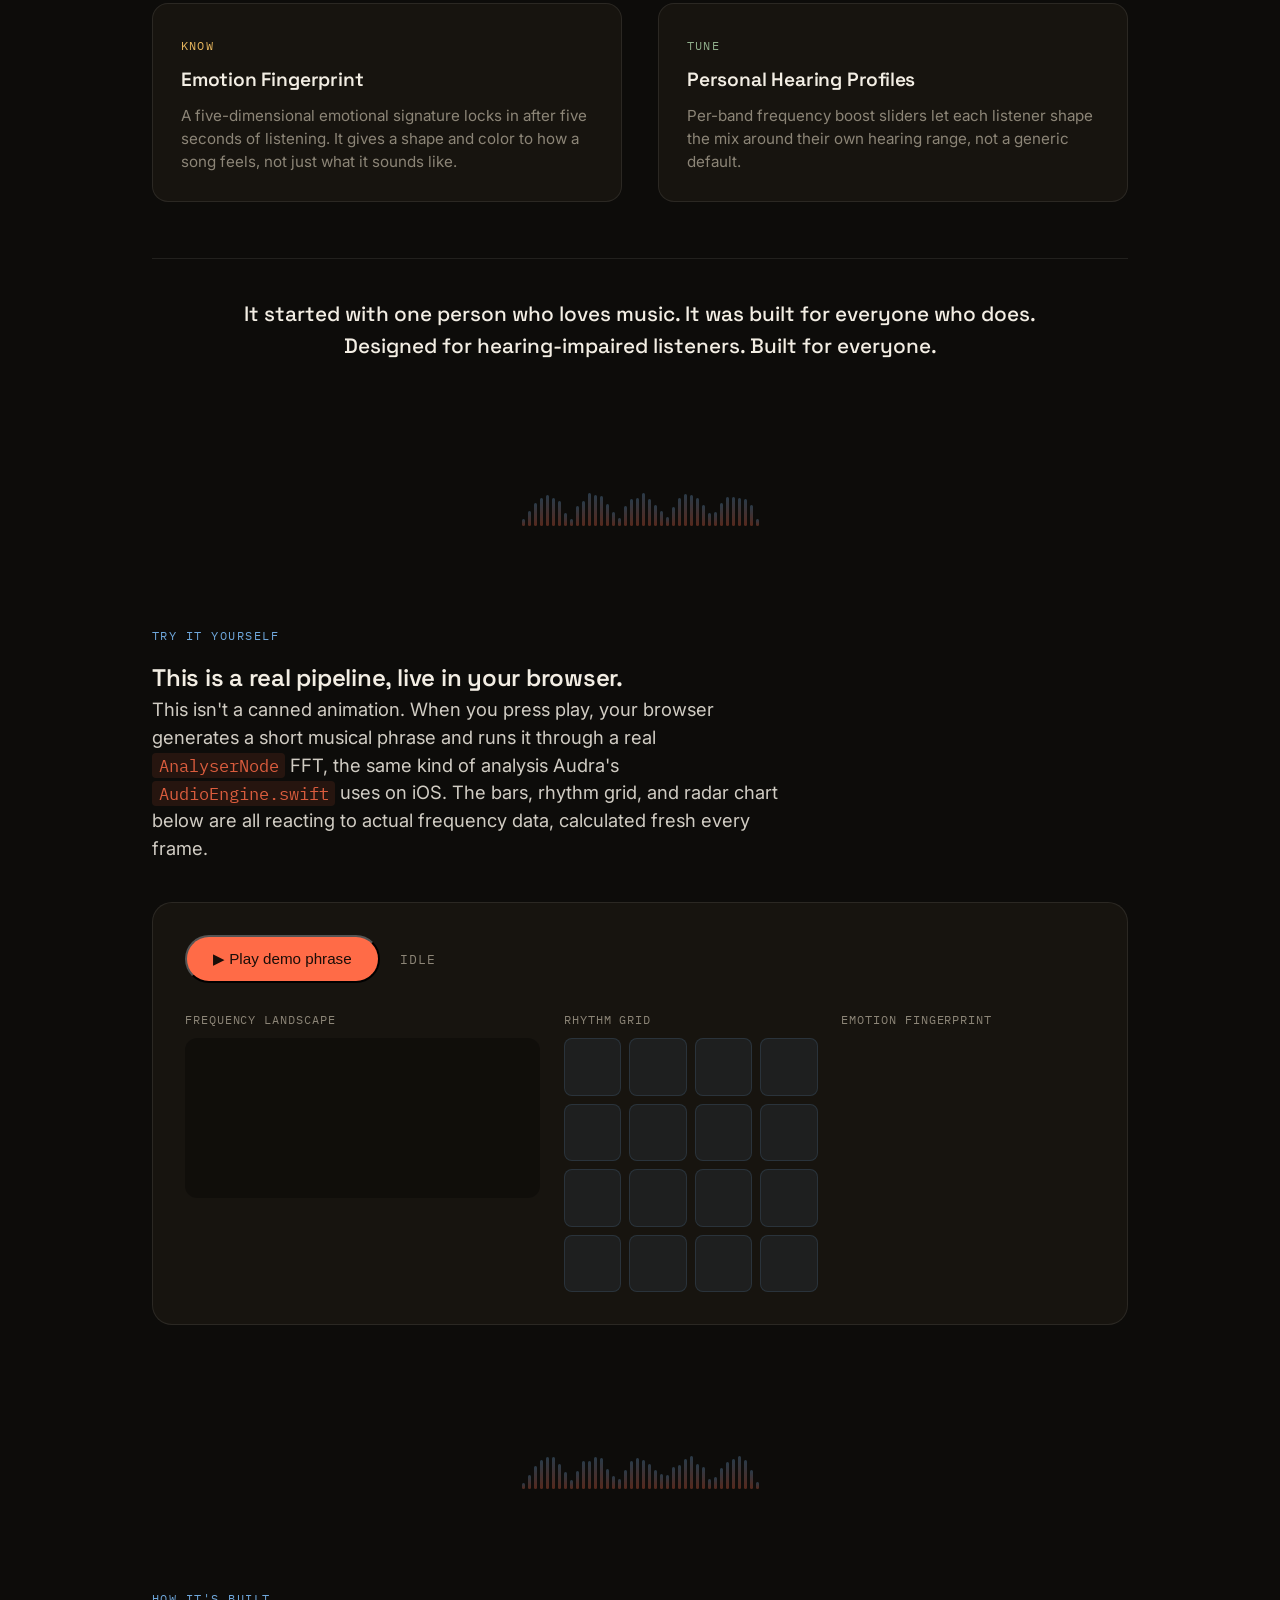
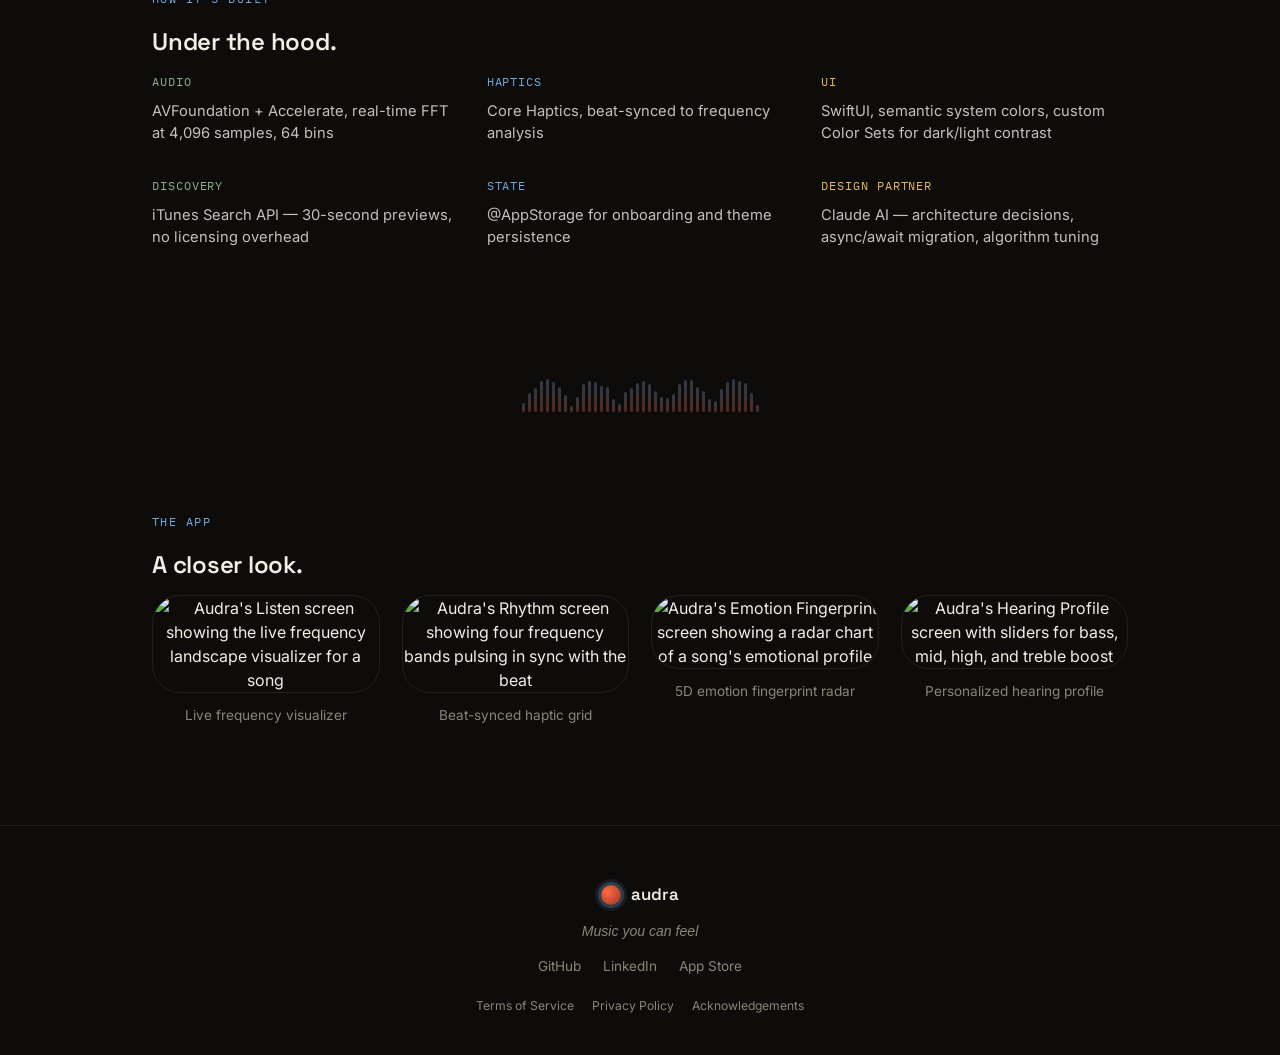
==== commit daea13ad: "Condense multiple lead paragraphs into one" ====
--- a/index.html
+++ b/index.html
@@ -50,9 +50,7 @@
   <div class="section-inner">
     <p class="eyebrow">the problem</p>
     <h2>Music was built for ears.</h2>
-    <p class="lead">Most music apps are built for people who can hear everything. But hearing aids filter out specific frequency ranges, and nobody had designed around that gap.</p>
-    <p class="lead">Music taught me that communication doesn't require a single channel. A melody can be felt, not just heard. Rhythm can be seen, not just counted. Emotion can be read in a color, not just a chord.</p>
-    <p class="lead">Audra was built to fill that gap: a parallel visual channel that carries everything the sound carries, rhythm, emotion, and structure.</p>
+    <p class="lead">Most music apps are built for people who can hear everything. But hearing aids filter out specific frequency ranges, and nobody had designed around that gap. Music taught me that communication doesn't require a single channel. A melody can be felt, not just heard, rhythm can be seen, not just counted, and emotion can be read in a color, not just a chord. Audra was built to fill that gap: a parallel visual channel that carries everything the sound carries, including rhythm, emotion, and structure.</p>
 
     <div class="story-grid">
       <div class="story-block">
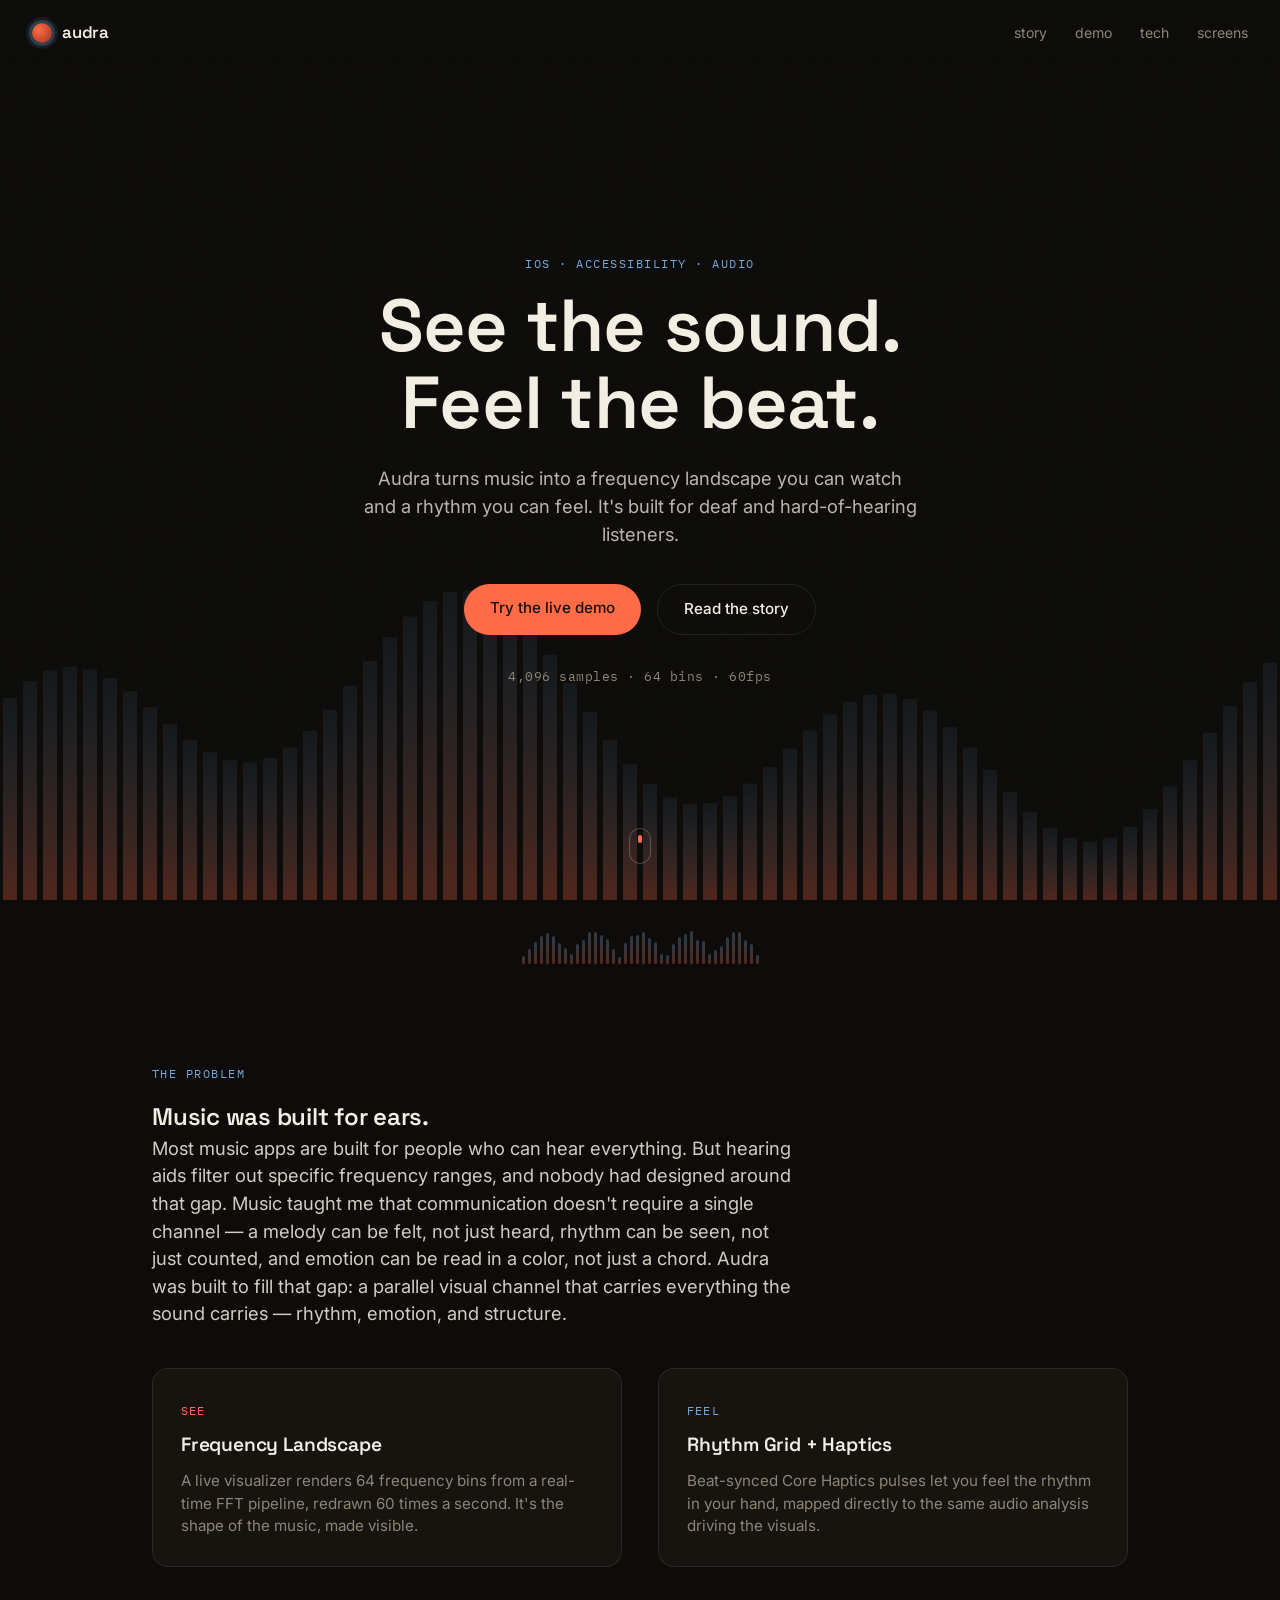
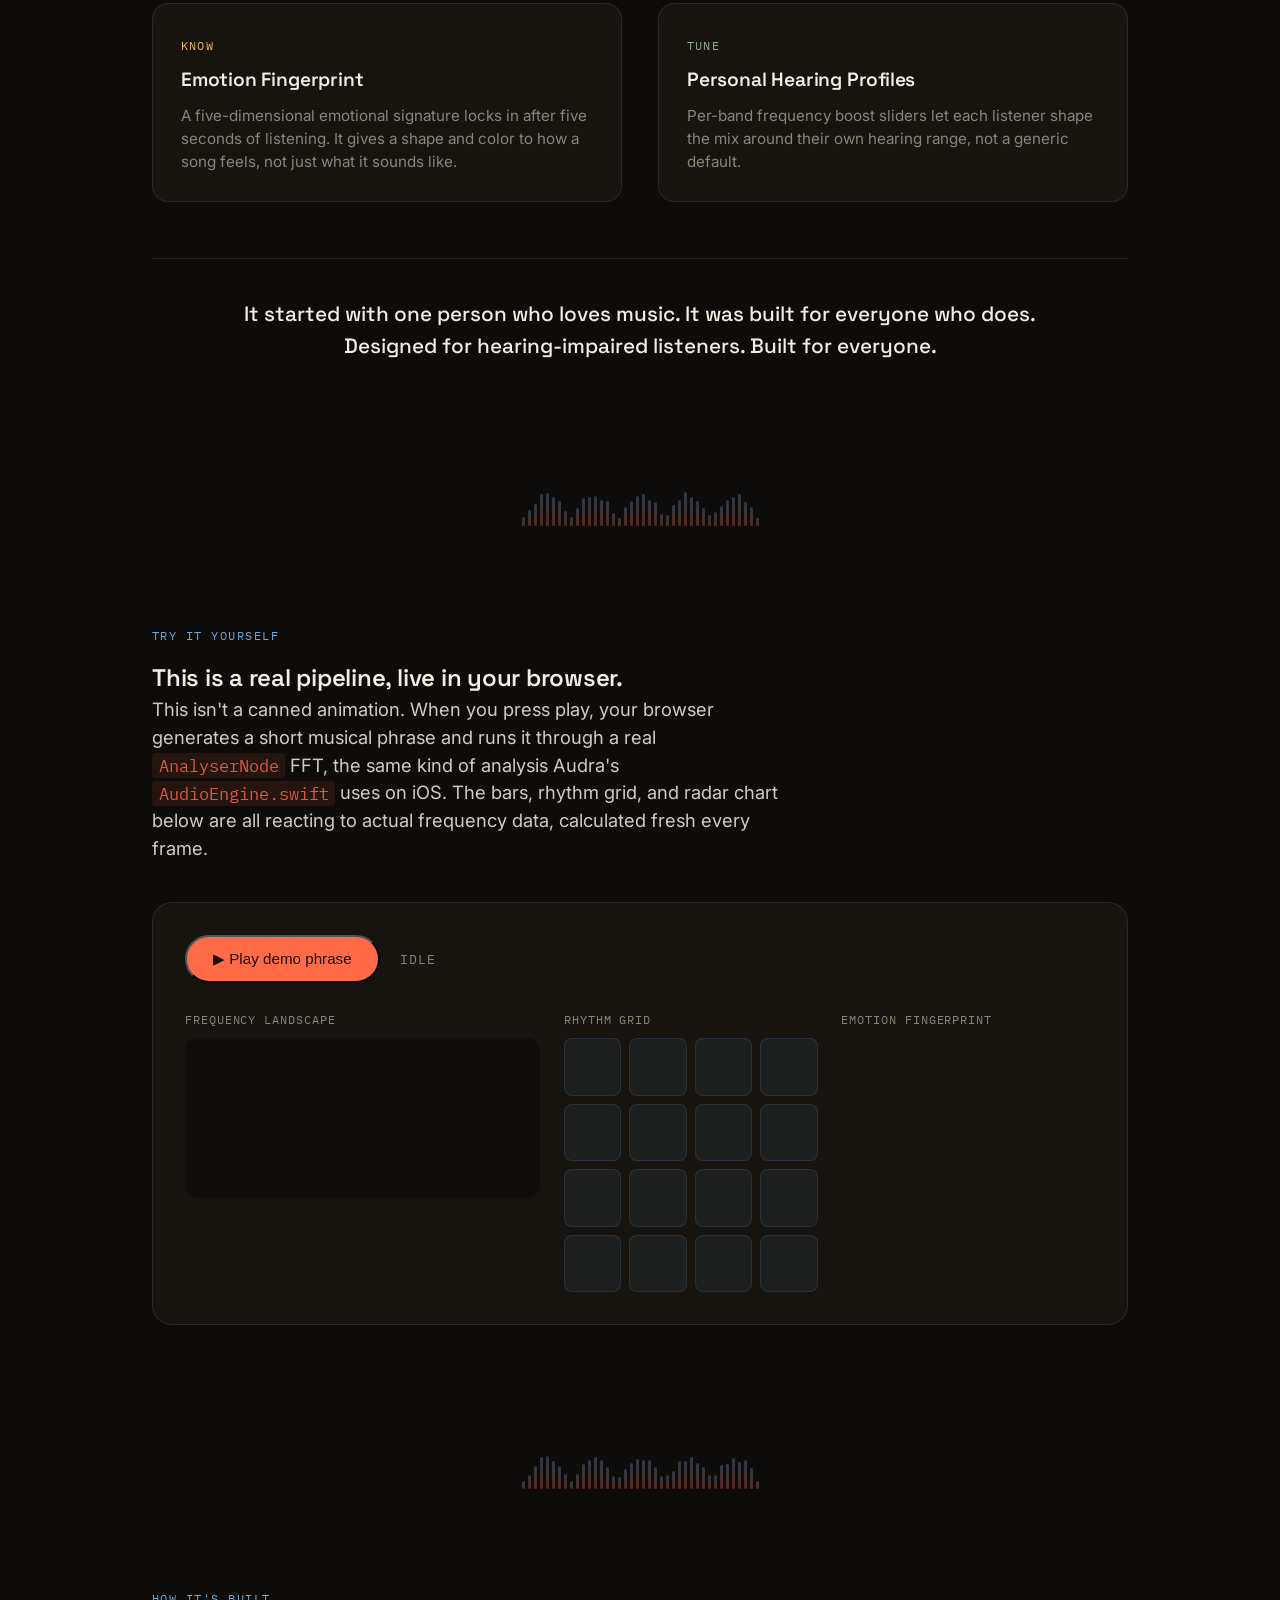
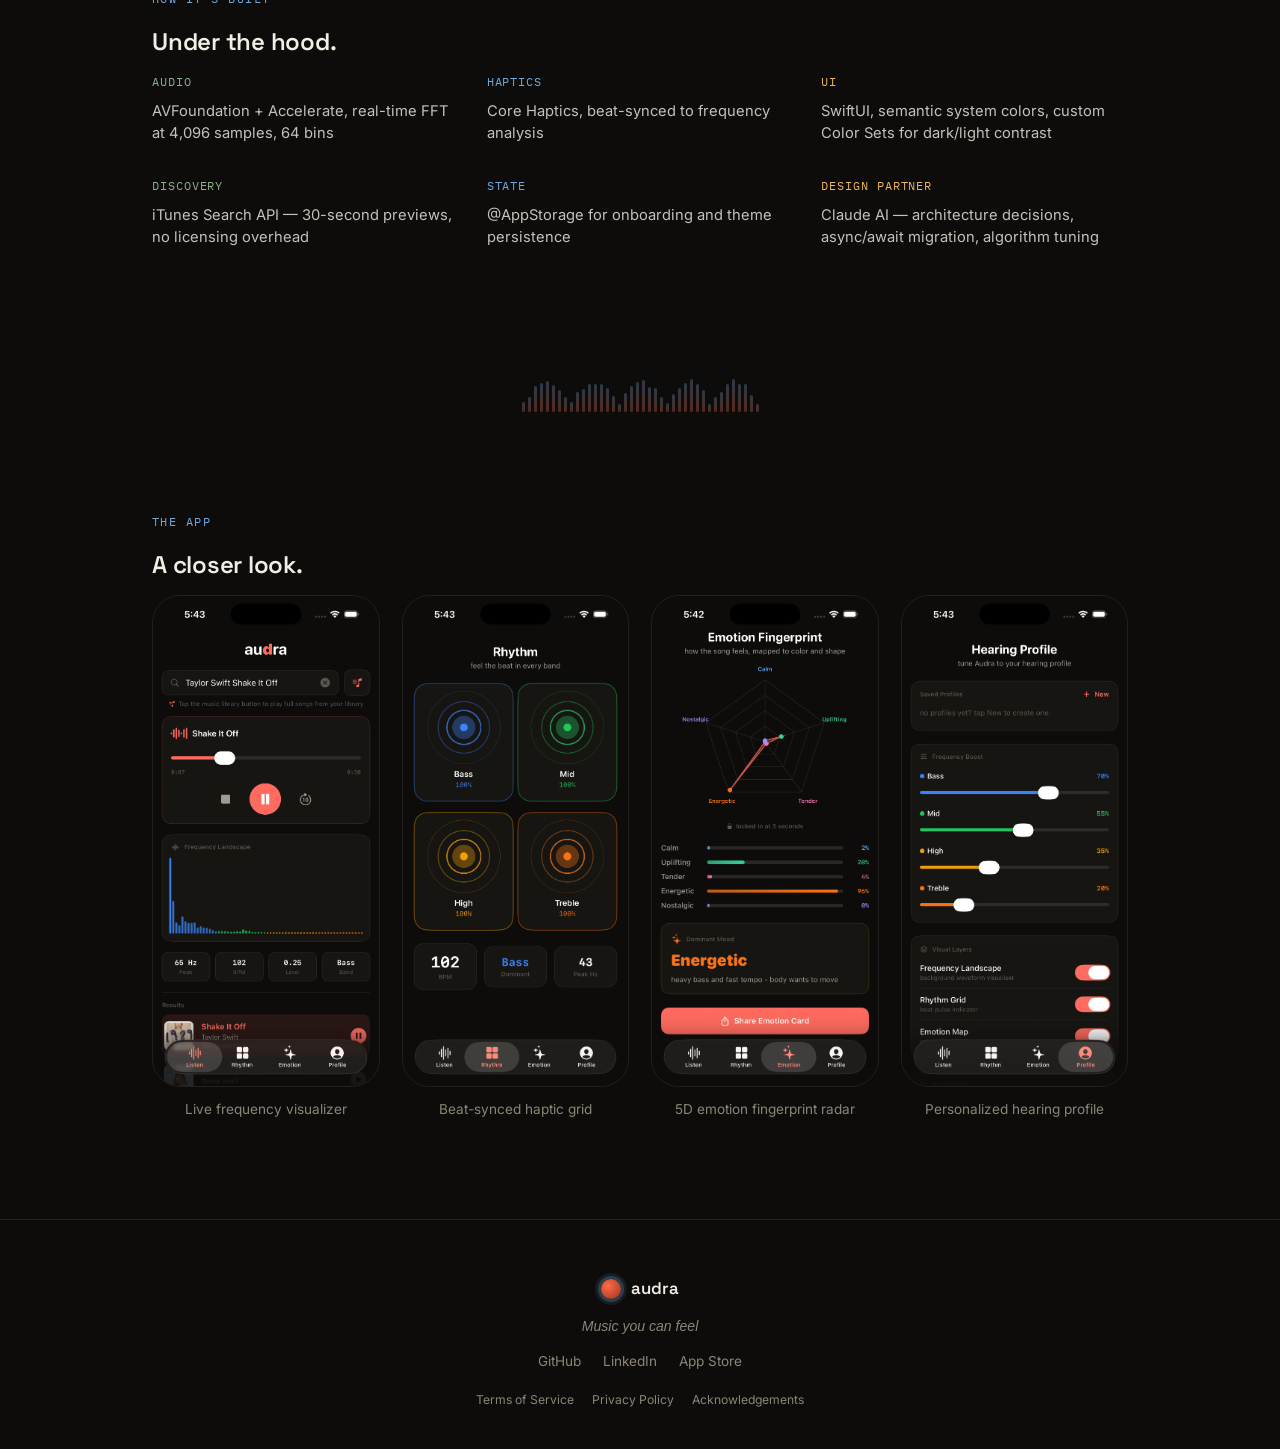
==== commit 7c7bc49b: "Refactor text in index.html for improved clarity Updated text content for clarity and removed unnece" ====
--- a/index.html
+++ b/index.html
@@ -11,9 +11,9 @@
 <link rel="stylesheet" href="style.css">
 </head>
 <body>
-
+ 
 <div class="grain"></div>
-
+ 
 <nav class="nav">
   <div class="nav-mark">
     <span class="nav-ring"></span>
@@ -26,7 +26,7 @@
     <a href="#screens">screens</a>
   </div>
 </nav>
-
+ 
 <!-- HERO -->
 <header class="hero">
   <canvas id="hero-canvas" aria-hidden="true"></canvas>
@@ -42,16 +42,16 @@
   </div>
   <div class="scroll-cue" aria-hidden="true"><span></span></div>
 </header>
-
+ 
 <div class="divider" data-divider></div>
-
+ 
 <!-- STORY -->
 <section class="story" id="story">
   <div class="section-inner">
     <p class="eyebrow">the problem</p>
     <h2>Music was built for ears.</h2>
-    <p class="lead">Most music apps are built for people who can hear everything. But hearing aids filter out specific frequency ranges, and nobody had designed around that gap. Music taught me that communication doesn't require a single channel. A melody can be felt, not just heard, rhythm can be seen, not just counted, and emotion can be read in a color, not just a chord. Audra was built to fill that gap: a parallel visual channel that carries everything the sound carries, including rhythm, emotion, and structure.</p>
-
+    <p class="lead">Most music apps are built for people who can hear everything. But hearing aids filter out specific frequency ranges, and nobody had designed around that gap. Music taught me that communication doesn't require a single channel — a melody can be felt, not just heard, rhythm can be seen, not just counted, and emotion can be read in a color, not just a chord. Audra was built to fill that gap: a parallel visual channel that carries everything the sound carries — rhythm, emotion, and structure.</p>
+ 
     <div class="story-grid">
       <div class="story-block">
         <span class="story-num">see</span>
@@ -74,26 +74,26 @@
         <p>Per-band frequency boost sliders let each listener shape the mix around their own hearing range, not a generic default.</p>
       </div>
     </div>
-
+ 
     <p class="story-close">It started with one person who loves music. It was built for everyone who does.<br>Designed for hearing-impaired listeners. Built for everyone.</p>
   </div>
 </section>
-
+ 
 <div class="divider" data-divider></div>
-
+ 
 <!-- INTERACTIVE DEMO -->
 <section class="demo" id="demo">
   <div class="section-inner">
     <p class="eyebrow">try it yourself</p>
     <h2>This is a real pipeline, live in your browser.</h2>
     <p class="lead">This isn't a canned animation. When you press play, your browser generates a short musical phrase and runs it through a real <code>AnalyserNode</code> FFT, the same kind of analysis Audra's <code>AudioEngine.swift</code> uses on iOS. The bars, rhythm grid, and radar chart below are all reacting to actual frequency data, calculated fresh every frame.</p>
-
+ 
     <div class="demo-panel">
       <div class="demo-controls">
         <button id="demo-play" class="btn btn-primary">▶ Play demo phrase</button>
         <span id="demo-status" class="demo-status">idle</span>
       </div>
-
+ 
       <div class="demo-visuals">
         <div class="demo-viz-block">
           <p class="mono-label">frequency landscape</p>
@@ -111,9 +111,9 @@
     </div>
   </div>
 </section>
-
+ 
 <div class="divider" data-divider></div>
-
+ 
 <!-- TECH STACK -->
 <section class="tech" id="tech">
   <div class="section-inner">
@@ -129,9 +129,9 @@
     </div>
   </div>
 </section>
-
+ 
 <div class="divider" data-divider></div>
-
+ 
 <!-- SCREENSHOTS -->
 <section class="screens" id="screens">
   <div class="section-inner">
@@ -139,25 +139,25 @@
     <h2>A closer look.</h2>
     <div class="screens-gallery" id="screens-gallery">
       <figure class="phone-frame">
-        <img src="screenshots/listen-view.png" alt="Audra's Listen screen showing the live frequency landscape visualizer for a song">
+        <img src="listen-view.png" alt="Audra's Listen screen showing the live frequency landscape visualizer for a song">
         <figcaption>Live frequency visualizer</figcaption>
       </figure>
       <figure class="phone-frame">
-        <img src="screenshots/rhythm-grid.png" alt="Audra's Rhythm screen showing four frequency bands pulsing in sync with the beat">
+        <img src="rhythm-grid.png" alt="Audra's Rhythm screen showing four frequency bands pulsing in sync with the beat">
         <figcaption>Beat-synced haptic grid</figcaption>
       </figure>
       <figure class="phone-frame">
-        <img src="screenshots/emotion-view.png" alt="Audra's Emotion Fingerprint screen showing a radar chart of a song's emotional profile">
+        <img src="emotion-view.png" alt="Audra's Emotion Fingerprint screen showing a radar chart of a song's emotional profile">
         <figcaption>5D emotion fingerprint radar</figcaption>
       </figure>
       <figure class="phone-frame">
-        <img src="screenshots/profile-view.png" alt="Audra's Hearing Profile screen with sliders for bass, mid, high, and treble boost">
+        <img src="profile-view.png" alt="Audra's Hearing Profile screen with sliders for bass, mid, high, and treble boost">
         <figcaption>Personalized hearing profile</figcaption>
       </figure>
     </div>
   </div>
 </section>
-
+ 
 <footer class="footer">
   <div class="section-inner footer-inner">
     <div class="nav-mark">
@@ -177,7 +177,8 @@
     </div>
   </div>
 </footer>
-
+ 
 <script src="script.js"></script>
 </body>
 </html>
+ 
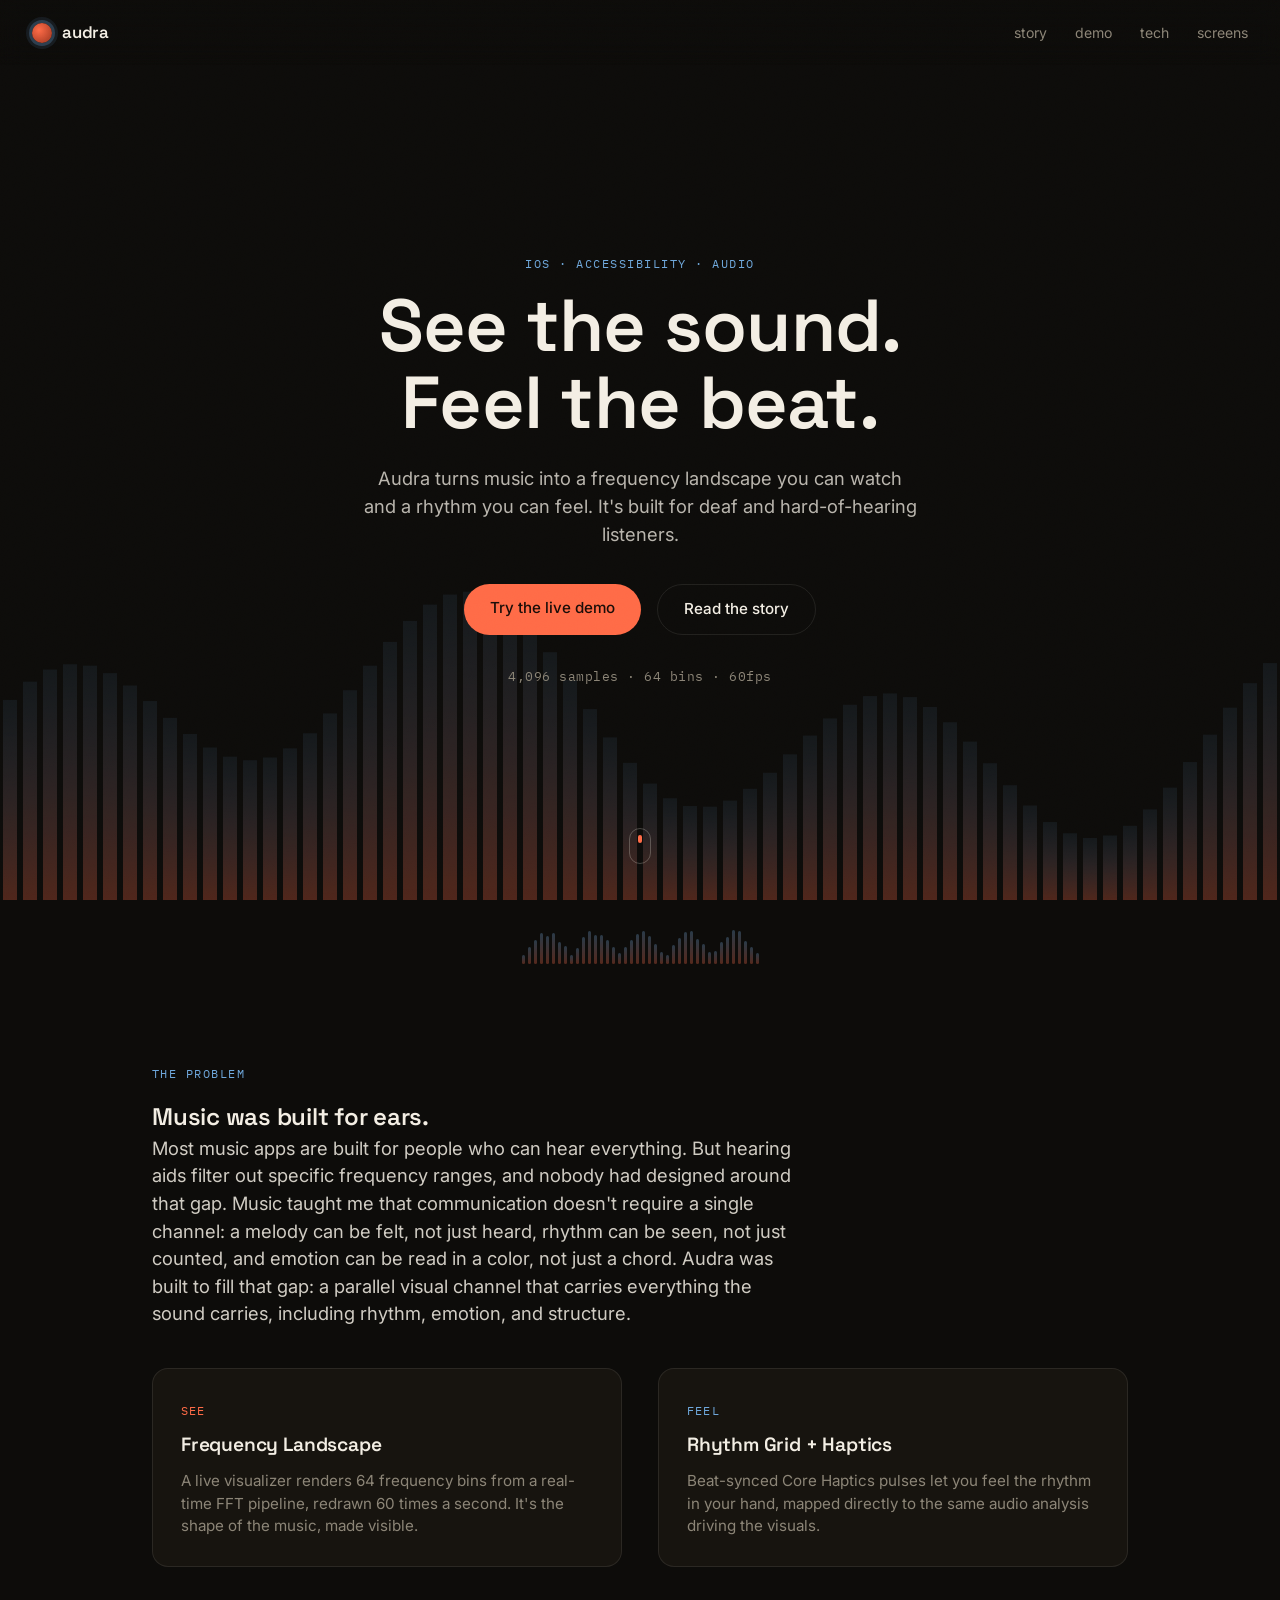
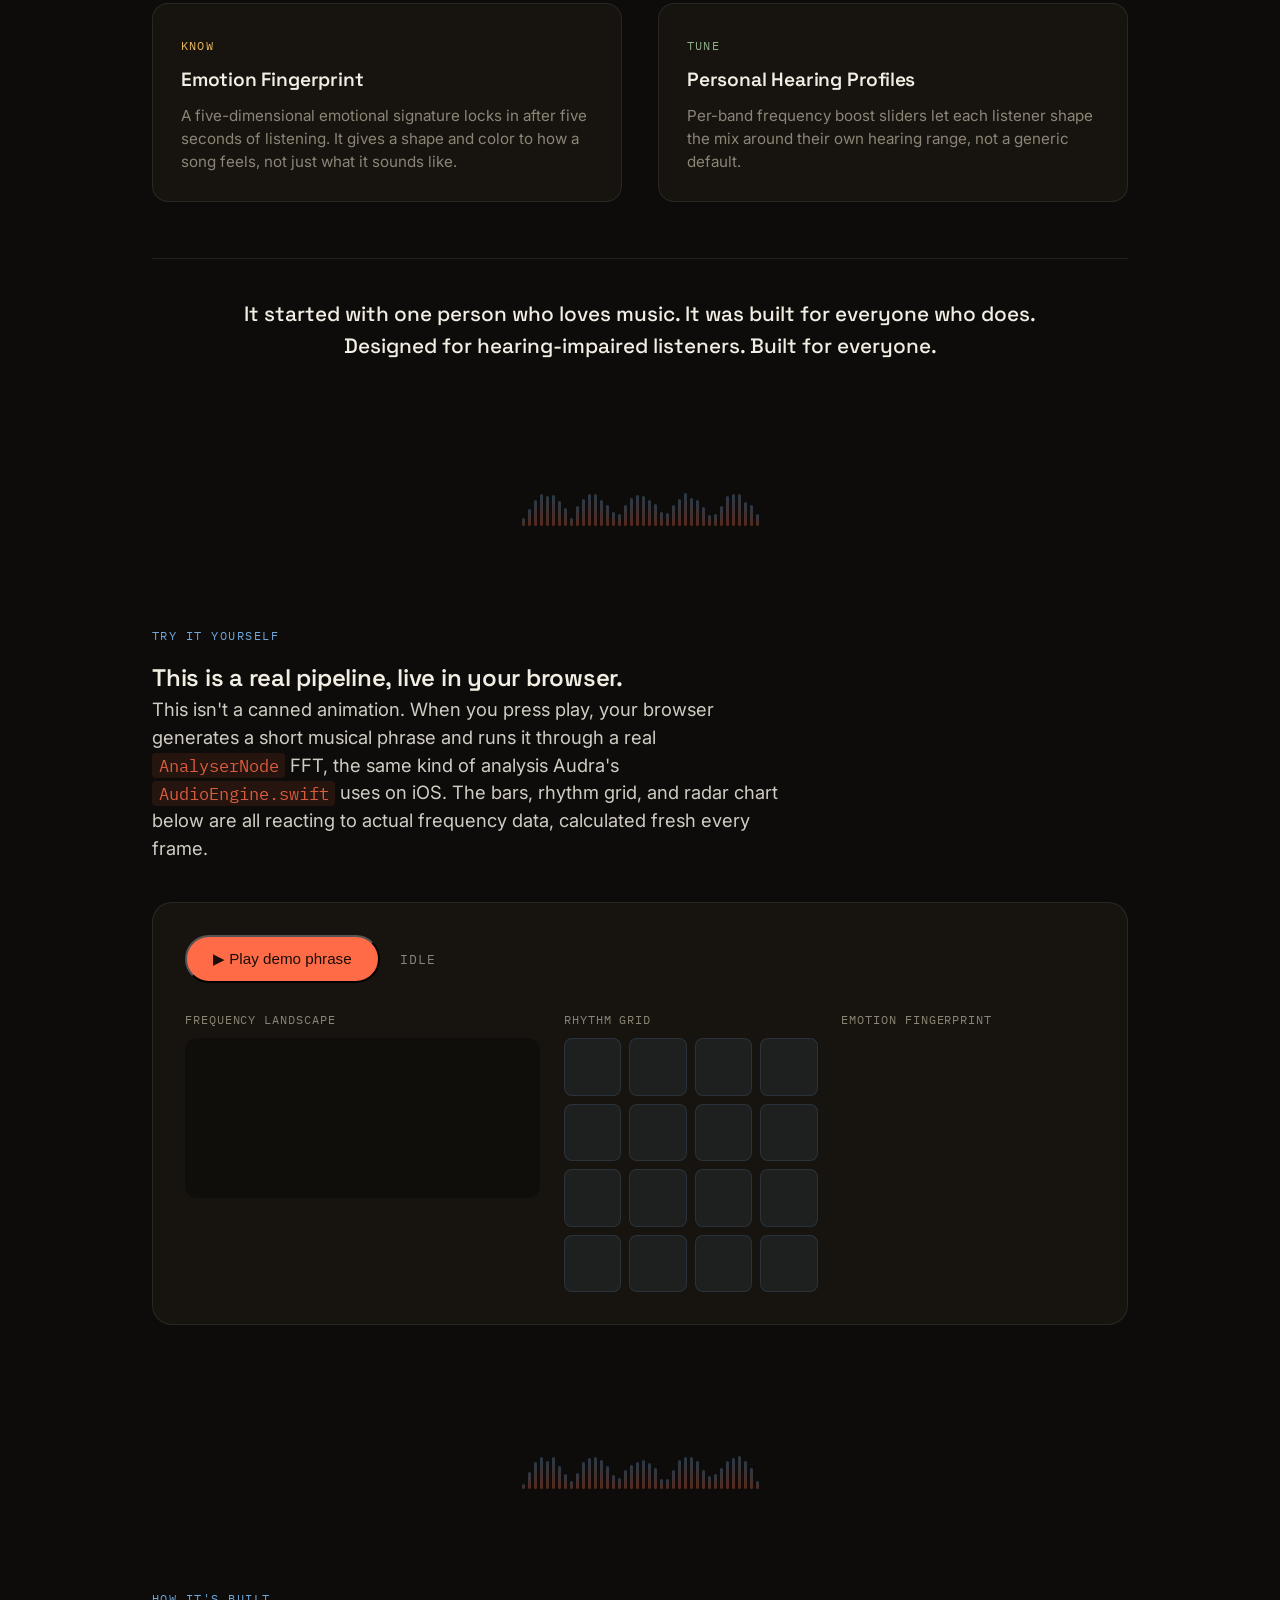
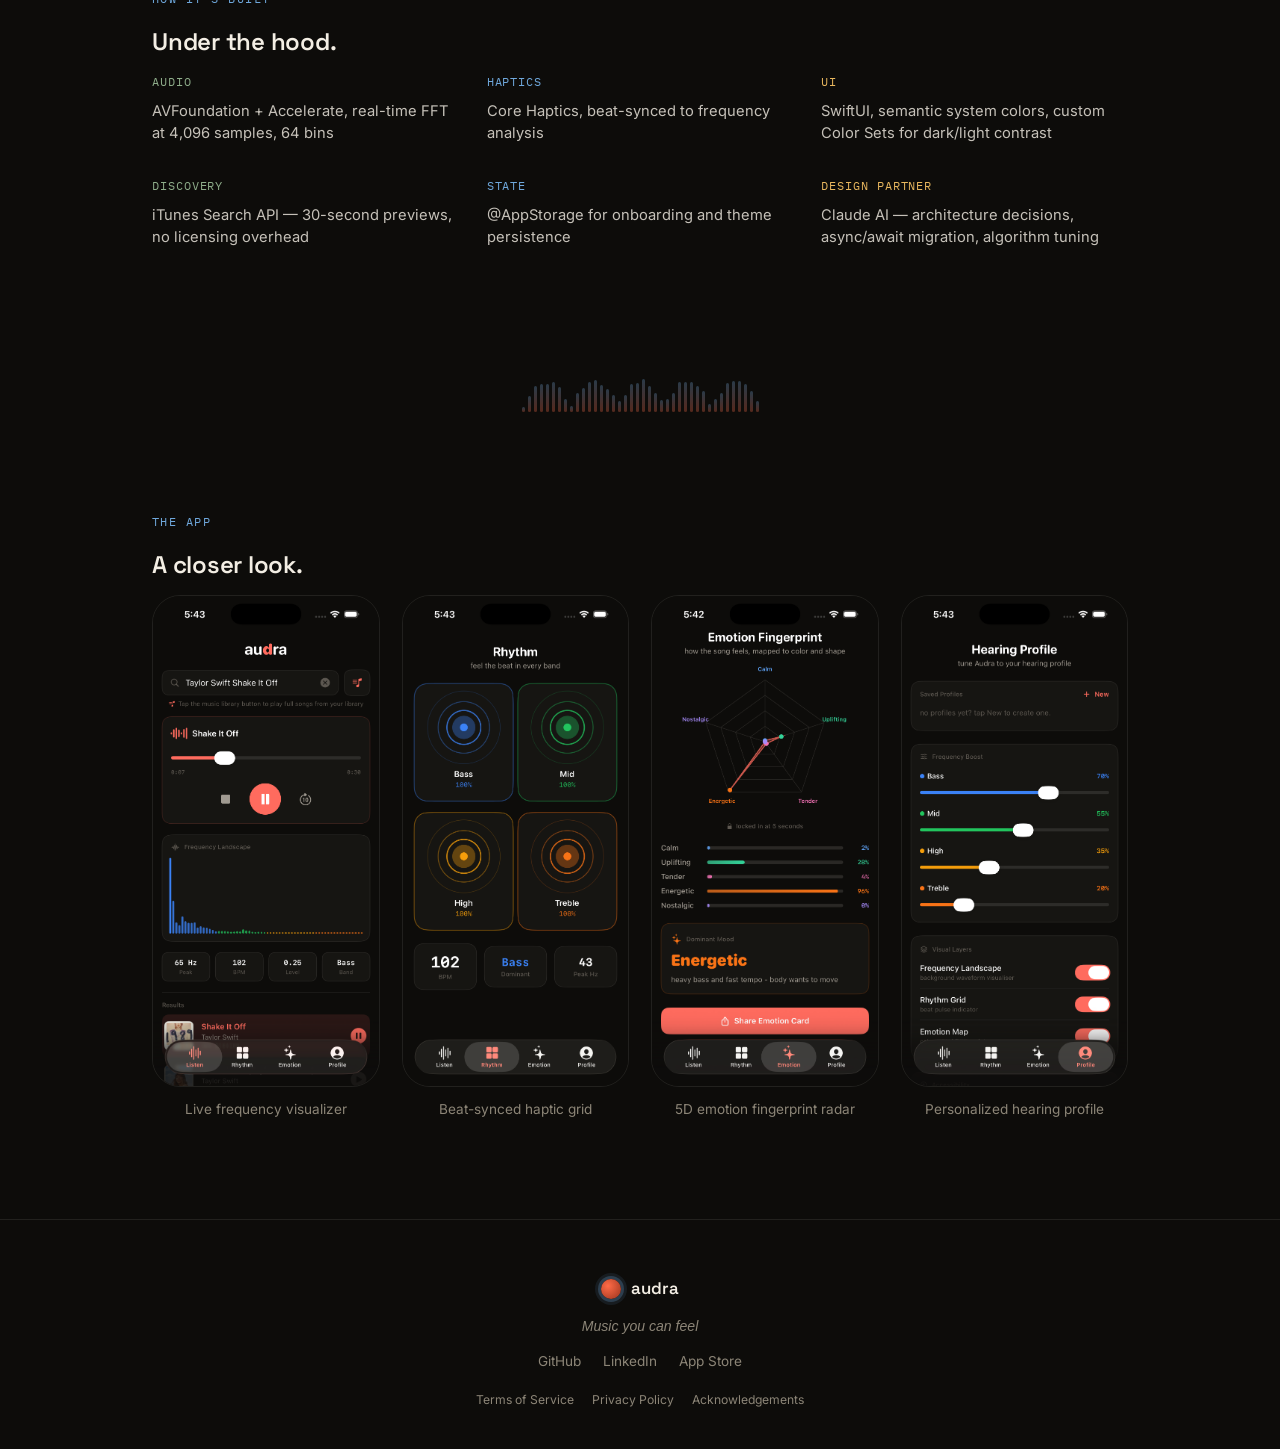
==== commit c6bec8e1: "Add files via upload" ====
--- a/index.html
+++ b/index.html
@@ -11,9 +11,9 @@
 <link rel="stylesheet" href="style.css">
 </head>
 <body>
- 
+
 <div class="grain"></div>
- 
+
 <nav class="nav">
   <div class="nav-mark">
     <span class="nav-ring"></span>
@@ -26,7 +26,7 @@
     <a href="#screens">screens</a>
   </div>
 </nav>
- 
+
 <!-- HERO -->
 <header class="hero">
   <canvas id="hero-canvas" aria-hidden="true"></canvas>
@@ -42,16 +42,16 @@
   </div>
   <div class="scroll-cue" aria-hidden="true"><span></span></div>
 </header>
- 
+
 <div class="divider" data-divider></div>
- 
+
 <!-- STORY -->
 <section class="story" id="story">
   <div class="section-inner">
     <p class="eyebrow">the problem</p>
     <h2>Music was built for ears.</h2>
-    <p class="lead">Most music apps are built for people who can hear everything. But hearing aids filter out specific frequency ranges, and nobody had designed around that gap. Music taught me that communication doesn't require a single channel — a melody can be felt, not just heard, rhythm can be seen, not just counted, and emotion can be read in a color, not just a chord. Audra was built to fill that gap: a parallel visual channel that carries everything the sound carries — rhythm, emotion, and structure.</p>
- 
+    <p class="lead">Most music apps are built for people who can hear everything. But hearing aids filter out specific frequency ranges, and nobody had designed around that gap. Music taught me that communication doesn't require a single channel: a melody can be felt, not just heard, rhythm can be seen, not just counted, and emotion can be read in a color, not just a chord. Audra was built to fill that gap: a parallel visual channel that carries everything the sound carries, including rhythm, emotion, and structure.</p>
+
     <div class="story-grid">
       <div class="story-block">
         <span class="story-num">see</span>
@@ -74,26 +74,26 @@
         <p>Per-band frequency boost sliders let each listener shape the mix around their own hearing range, not a generic default.</p>
       </div>
     </div>
- 
+
     <p class="story-close">It started with one person who loves music. It was built for everyone who does.<br>Designed for hearing-impaired listeners. Built for everyone.</p>
   </div>
 </section>
- 
+
 <div class="divider" data-divider></div>
- 
+
 <!-- INTERACTIVE DEMO -->
 <section class="demo" id="demo">
   <div class="section-inner">
     <p class="eyebrow">try it yourself</p>
     <h2>This is a real pipeline, live in your browser.</h2>
     <p class="lead">This isn't a canned animation. When you press play, your browser generates a short musical phrase and runs it through a real <code>AnalyserNode</code> FFT, the same kind of analysis Audra's <code>AudioEngine.swift</code> uses on iOS. The bars, rhythm grid, and radar chart below are all reacting to actual frequency data, calculated fresh every frame.</p>
- 
+
     <div class="demo-panel">
       <div class="demo-controls">
         <button id="demo-play" class="btn btn-primary">▶ Play demo phrase</button>
         <span id="demo-status" class="demo-status">idle</span>
       </div>
- 
+
       <div class="demo-visuals">
         <div class="demo-viz-block">
           <p class="mono-label">frequency landscape</p>
@@ -111,9 +111,9 @@
     </div>
   </div>
 </section>
- 
+
 <div class="divider" data-divider></div>
- 
+
 <!-- TECH STACK -->
 <section class="tech" id="tech">
   <div class="section-inner">
@@ -129,9 +129,9 @@
     </div>
   </div>
 </section>
- 
+
 <div class="divider" data-divider></div>
- 
+
 <!-- SCREENSHOTS -->
 <section class="screens" id="screens">
   <div class="section-inner">
@@ -157,7 +157,7 @@
     </div>
   </div>
 </section>
- 
+
 <footer class="footer">
   <div class="section-inner footer-inner">
     <div class="nav-mark">
@@ -177,8 +177,7 @@
     </div>
   </div>
 </footer>
- 
+
 <script src="script.js"></script>
 </body>
 </html>
- 
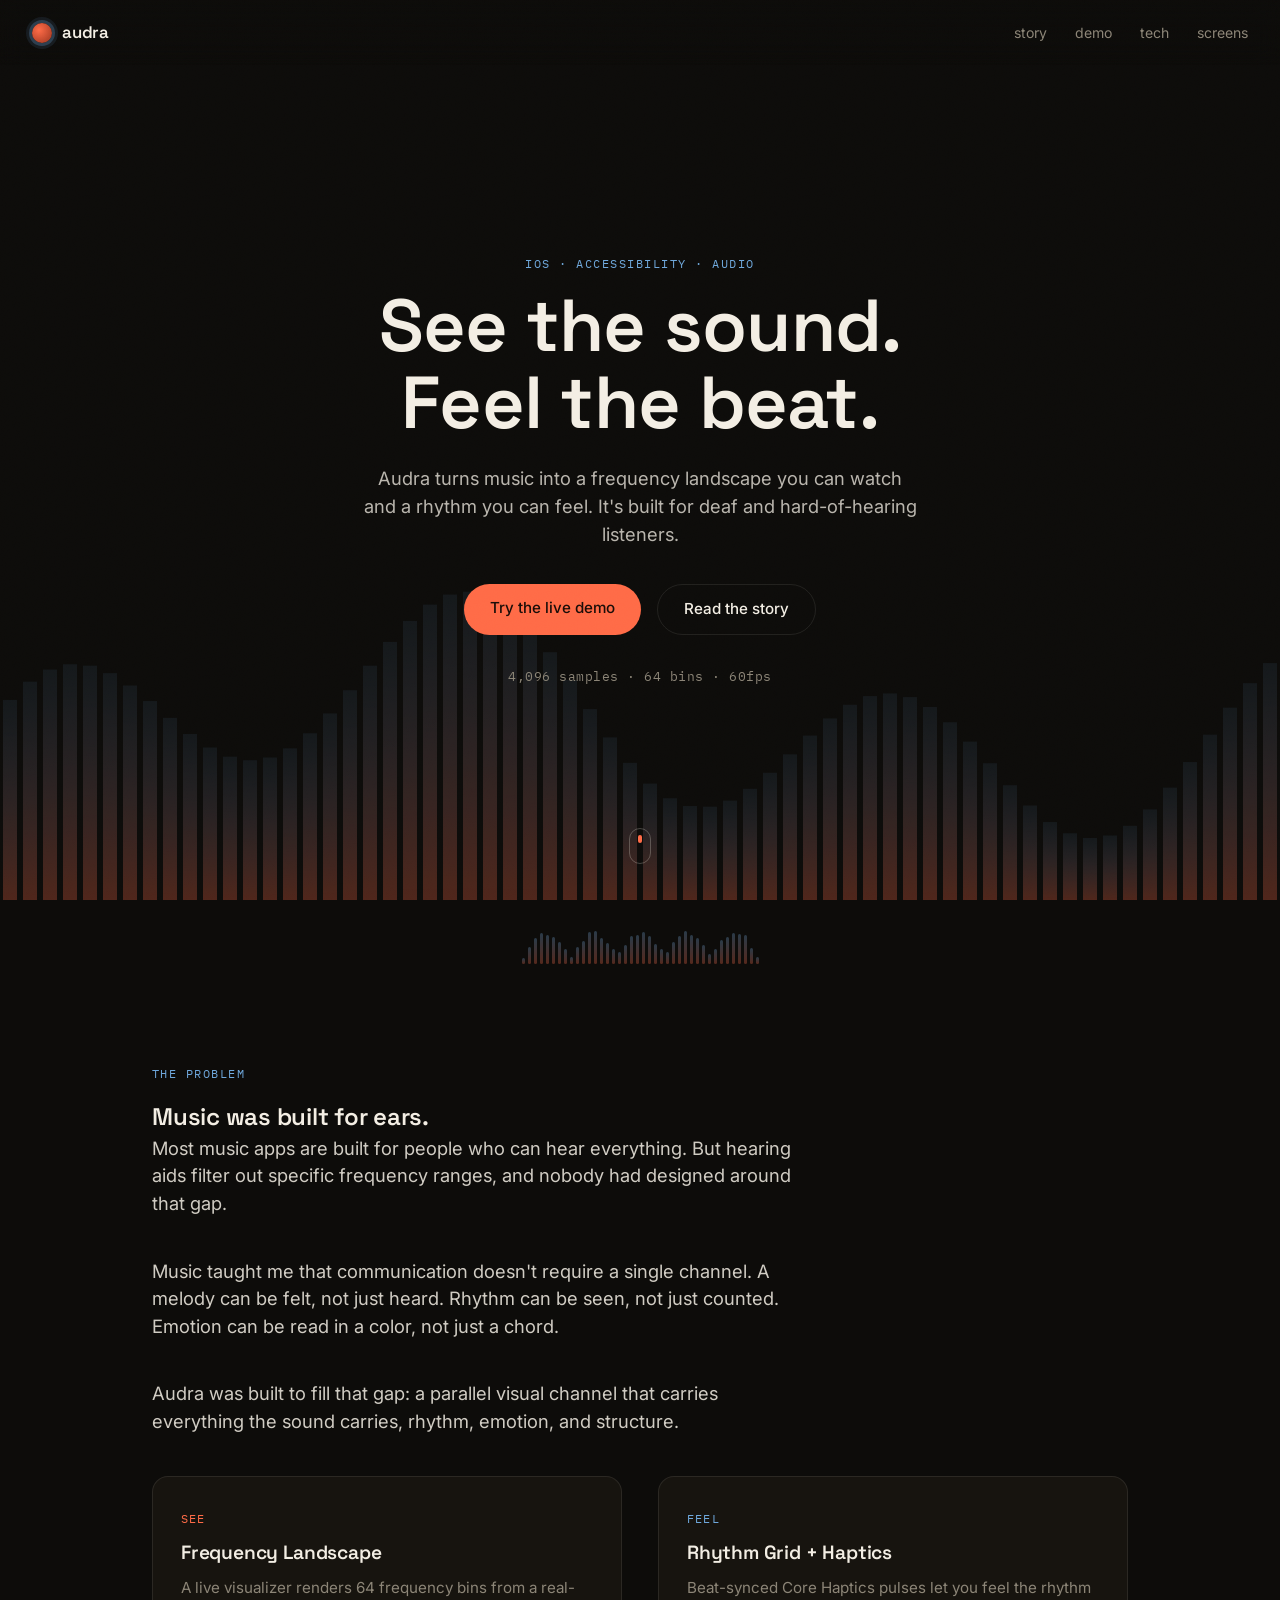
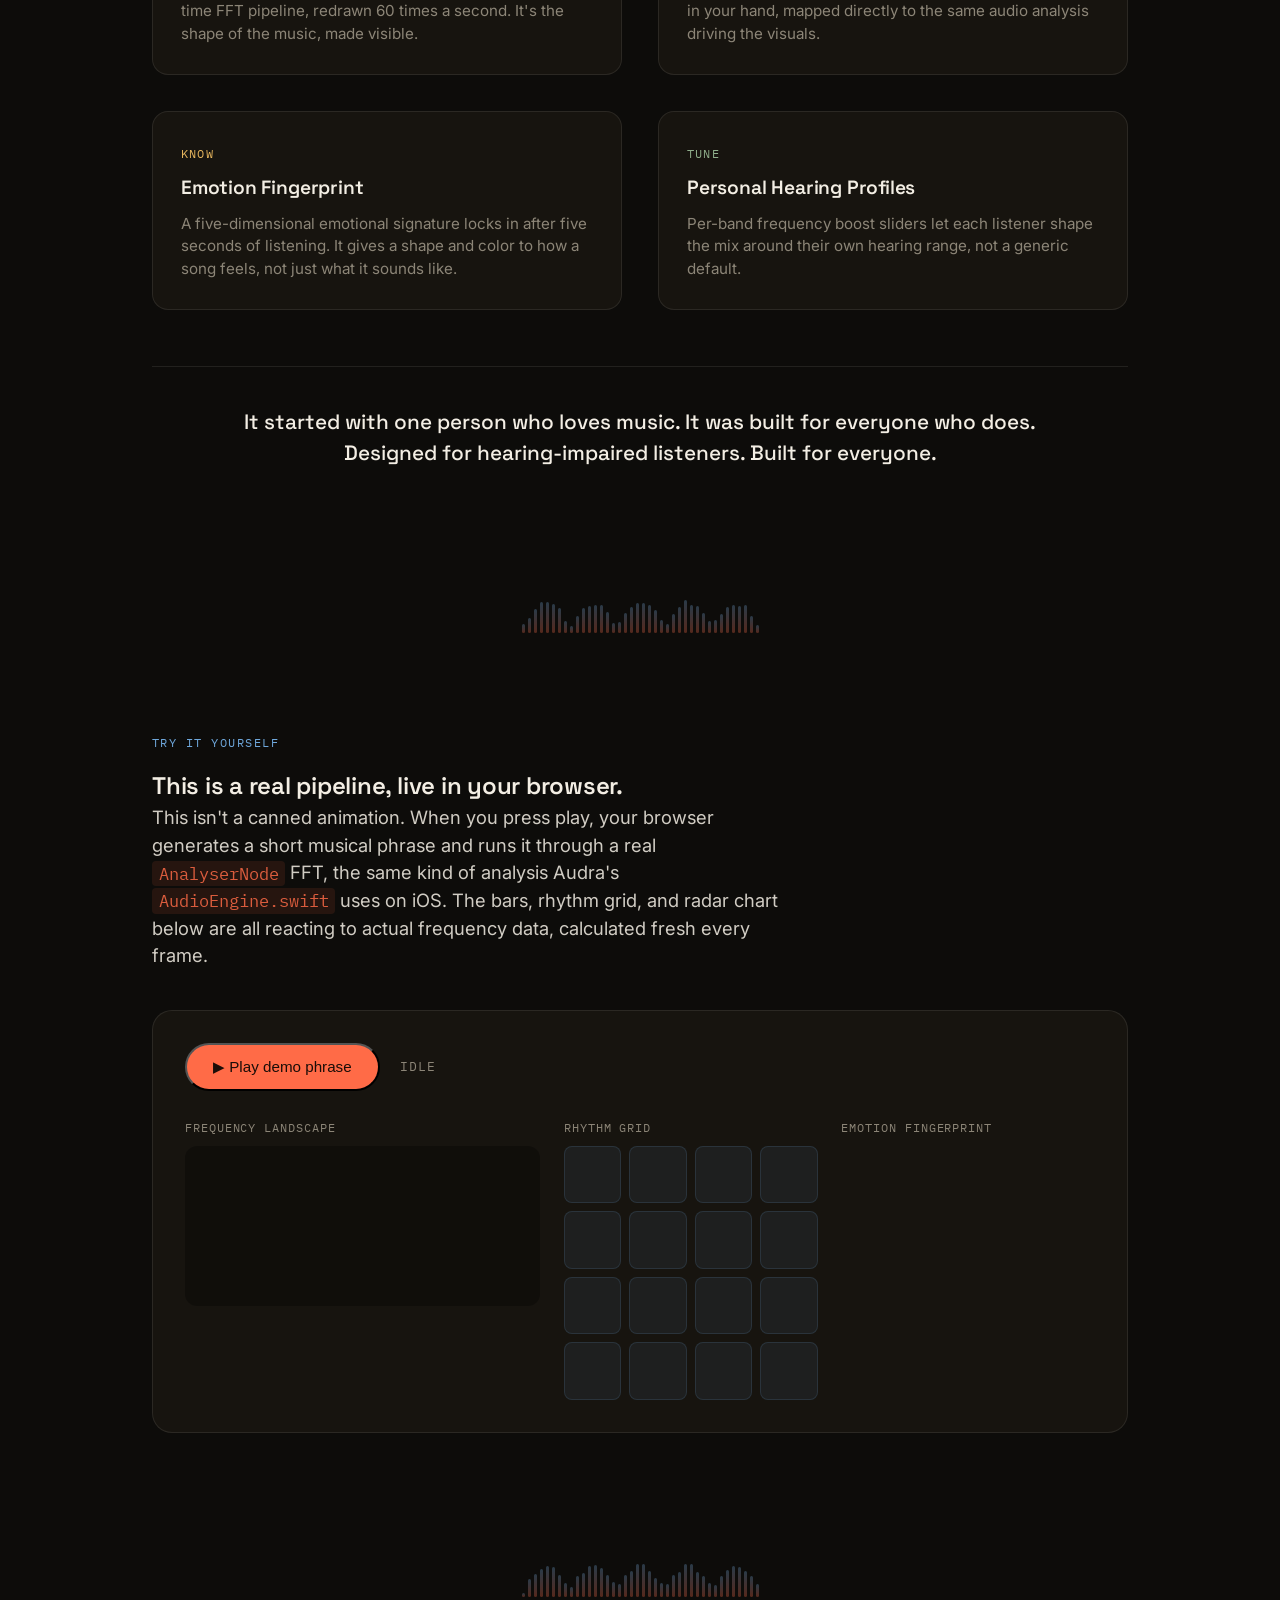
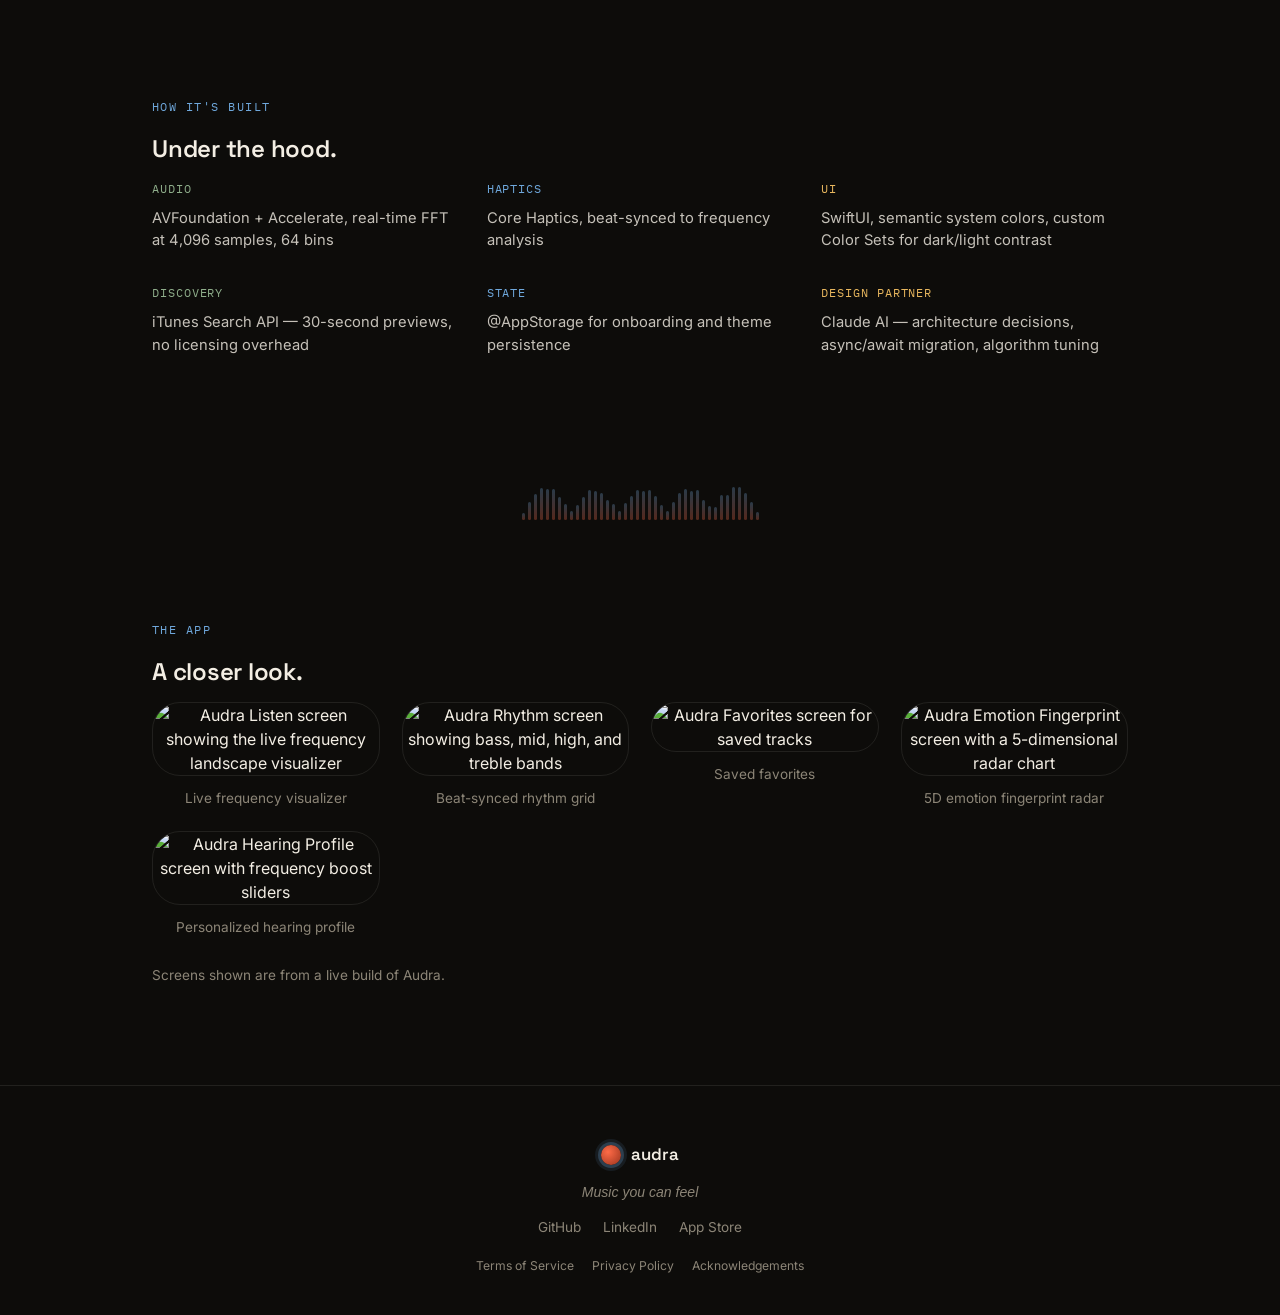
==== commit 4d91ee36: "Add files via upload" ====
--- a/index.html
+++ b/index.html
@@ -5,6 +5,7 @@
 <meta name="viewport" content="width=device-width, initial-scale=1.0">
 <title>Audra: Music You Can Feel</title>
 <meta name="description" content="Audra is an iOS app that turns music into a visual and haptic experience for deaf and hard-of-hearing listeners.">
+<link rel="icon" type="image/svg+xml" href="favicon.svg">
 <link rel="preconnect" href="https://fonts.googleapis.com">
 <link rel="preconnect" href="https://fonts.gstatic.com" crossorigin>
 <link href="https://fonts.googleapis.com/css2?family=Space+Grotesk:wght@500;600;700&family=Inter:wght@400;500;600&family=IBM+Plex+Mono:wght@400;500&display=swap" rel="stylesheet">
@@ -50,7 +51,9 @@
   <div class="section-inner">
     <p class="eyebrow">the problem</p>
     <h2>Music was built for ears.</h2>
-    <p class="lead">Most music apps are built for people who can hear everything. But hearing aids filter out specific frequency ranges, and nobody had designed around that gap. Music taught me that communication doesn't require a single channel: a melody can be felt, not just heard, rhythm can be seen, not just counted, and emotion can be read in a color, not just a chord. Audra was built to fill that gap: a parallel visual channel that carries everything the sound carries, including rhythm, emotion, and structure.</p>
+    <p class="lead">Most music apps are built for people who can hear everything. But hearing aids filter out specific frequency ranges, and nobody had designed around that gap.</p>
+    <p class="lead">Music taught me that communication doesn't require a single channel. A melody can be felt, not just heard. Rhythm can be seen, not just counted. Emotion can be read in a color, not just a chord.</p>
+    <p class="lead">Audra was built to fill that gap: a parallel visual channel that carries everything the sound carries, rhythm, emotion, and structure.</p>
 
     <div class="story-grid">
       <div class="story-block">
@@ -139,22 +142,27 @@
     <h2>A closer look.</h2>
     <div class="screens-gallery" id="screens-gallery">
       <figure class="phone-frame">
-        <img src="listen-view.png" alt="Audra's Listen screen showing the live frequency landscape visualizer for a song">
+        <img src="screenshots/listen.png" alt="Audra Listen screen showing the live frequency landscape visualizer">
         <figcaption>Live frequency visualizer</figcaption>
       </figure>
       <figure class="phone-frame">
-        <img src="rhythm-grid.png" alt="Audra's Rhythm screen showing four frequency bands pulsing in sync with the beat">
-        <figcaption>Beat-synced haptic grid</figcaption>
+        <img src="screenshots/rhythm.png" alt="Audra Rhythm screen showing bass, mid, high, and treble bands">
+        <figcaption>Beat-synced rhythm grid</figcaption>
       </figure>
       <figure class="phone-frame">
-        <img src="emotion-view.png" alt="Audra's Emotion Fingerprint screen showing a radar chart of a song's emotional profile">
+        <img src="screenshots/favorites.png" alt="Audra Favorites screen for saved tracks">
+        <figcaption>Saved favorites</figcaption>
+      </figure>
+      <figure class="phone-frame">
+        <img src="screenshots/emotion.png" alt="Audra Emotion Fingerprint screen with a 5-dimensional radar chart">
         <figcaption>5D emotion fingerprint radar</figcaption>
       </figure>
       <figure class="phone-frame">
-        <img src="profile-view.png" alt="Audra's Hearing Profile screen with sliders for bass, mid, high, and treble boost">
+        <img src="screenshots/profile.png" alt="Audra Hearing Profile screen with frequency boost sliders">
         <figcaption>Personalized hearing profile</figcaption>
       </figure>
     </div>
+    <p class="screens-note">Screens shown are from a live build of Audra.</p>
   </div>
 </section>
 
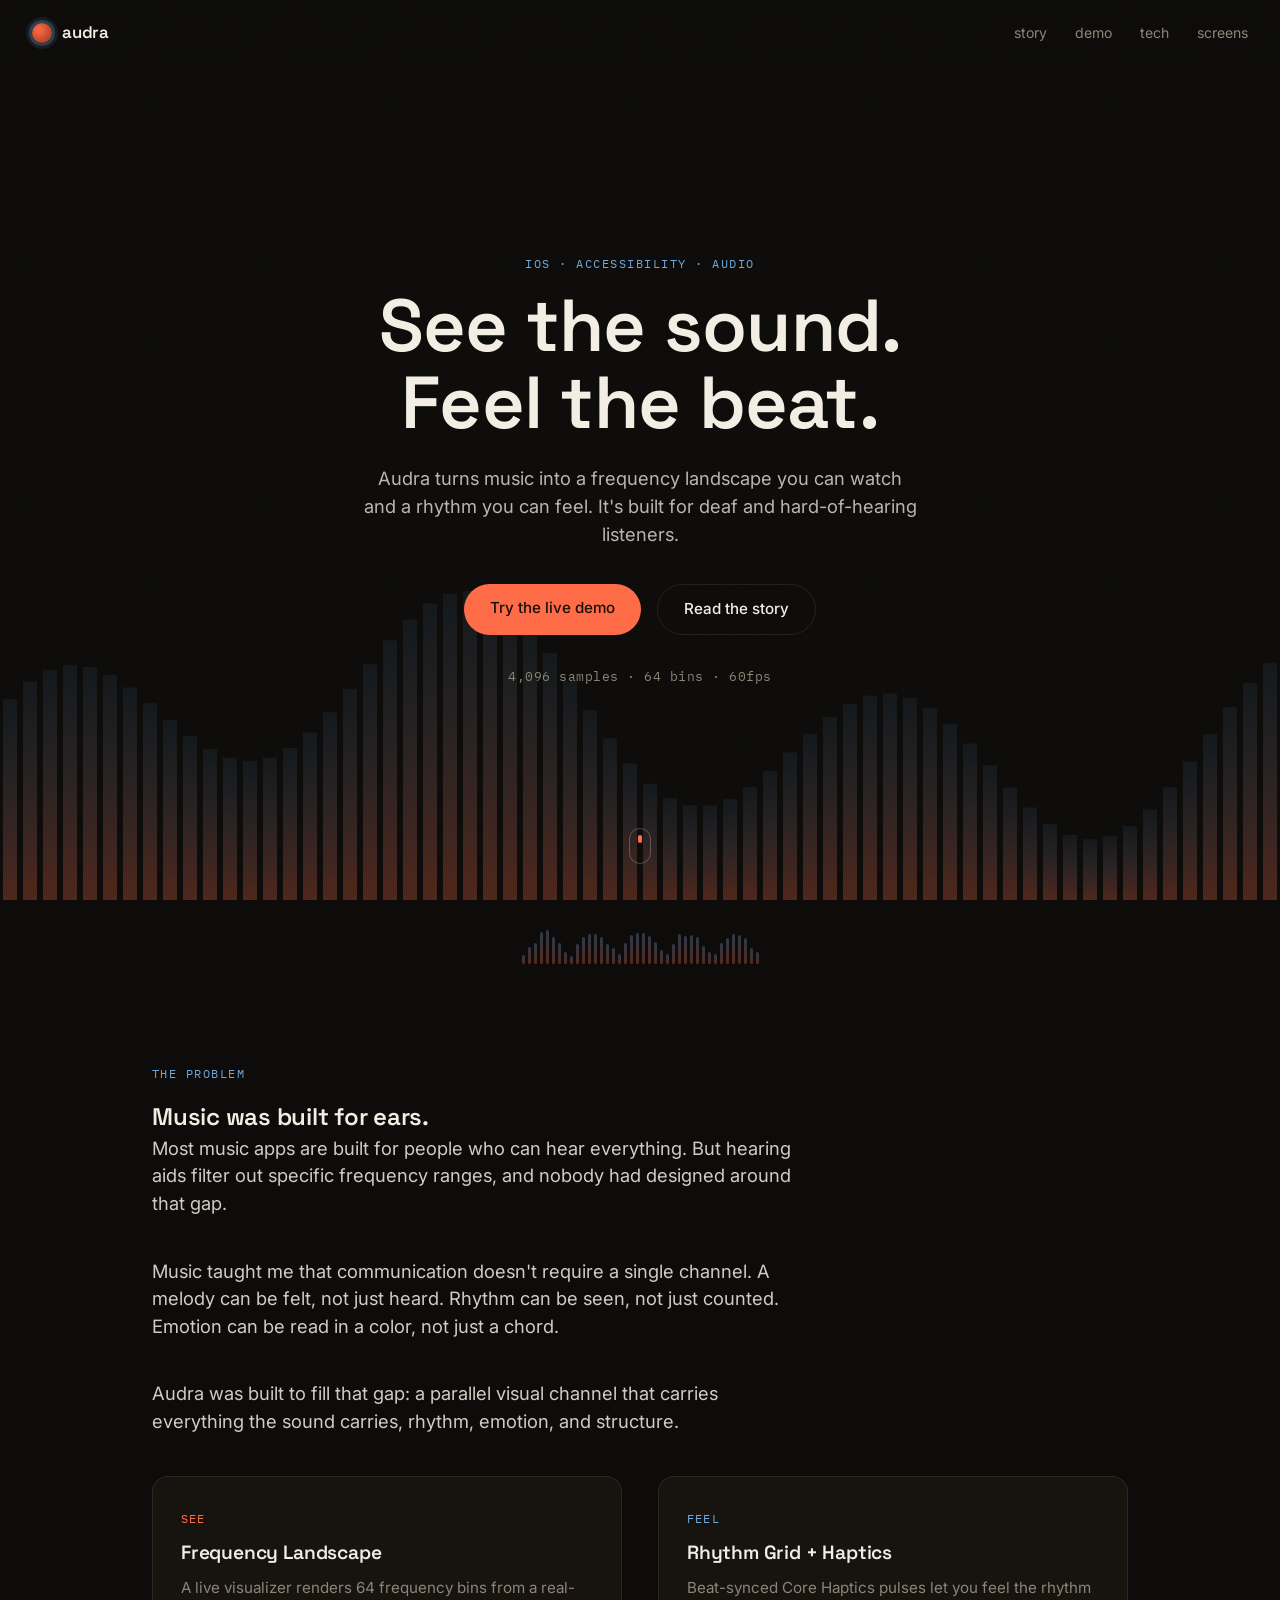
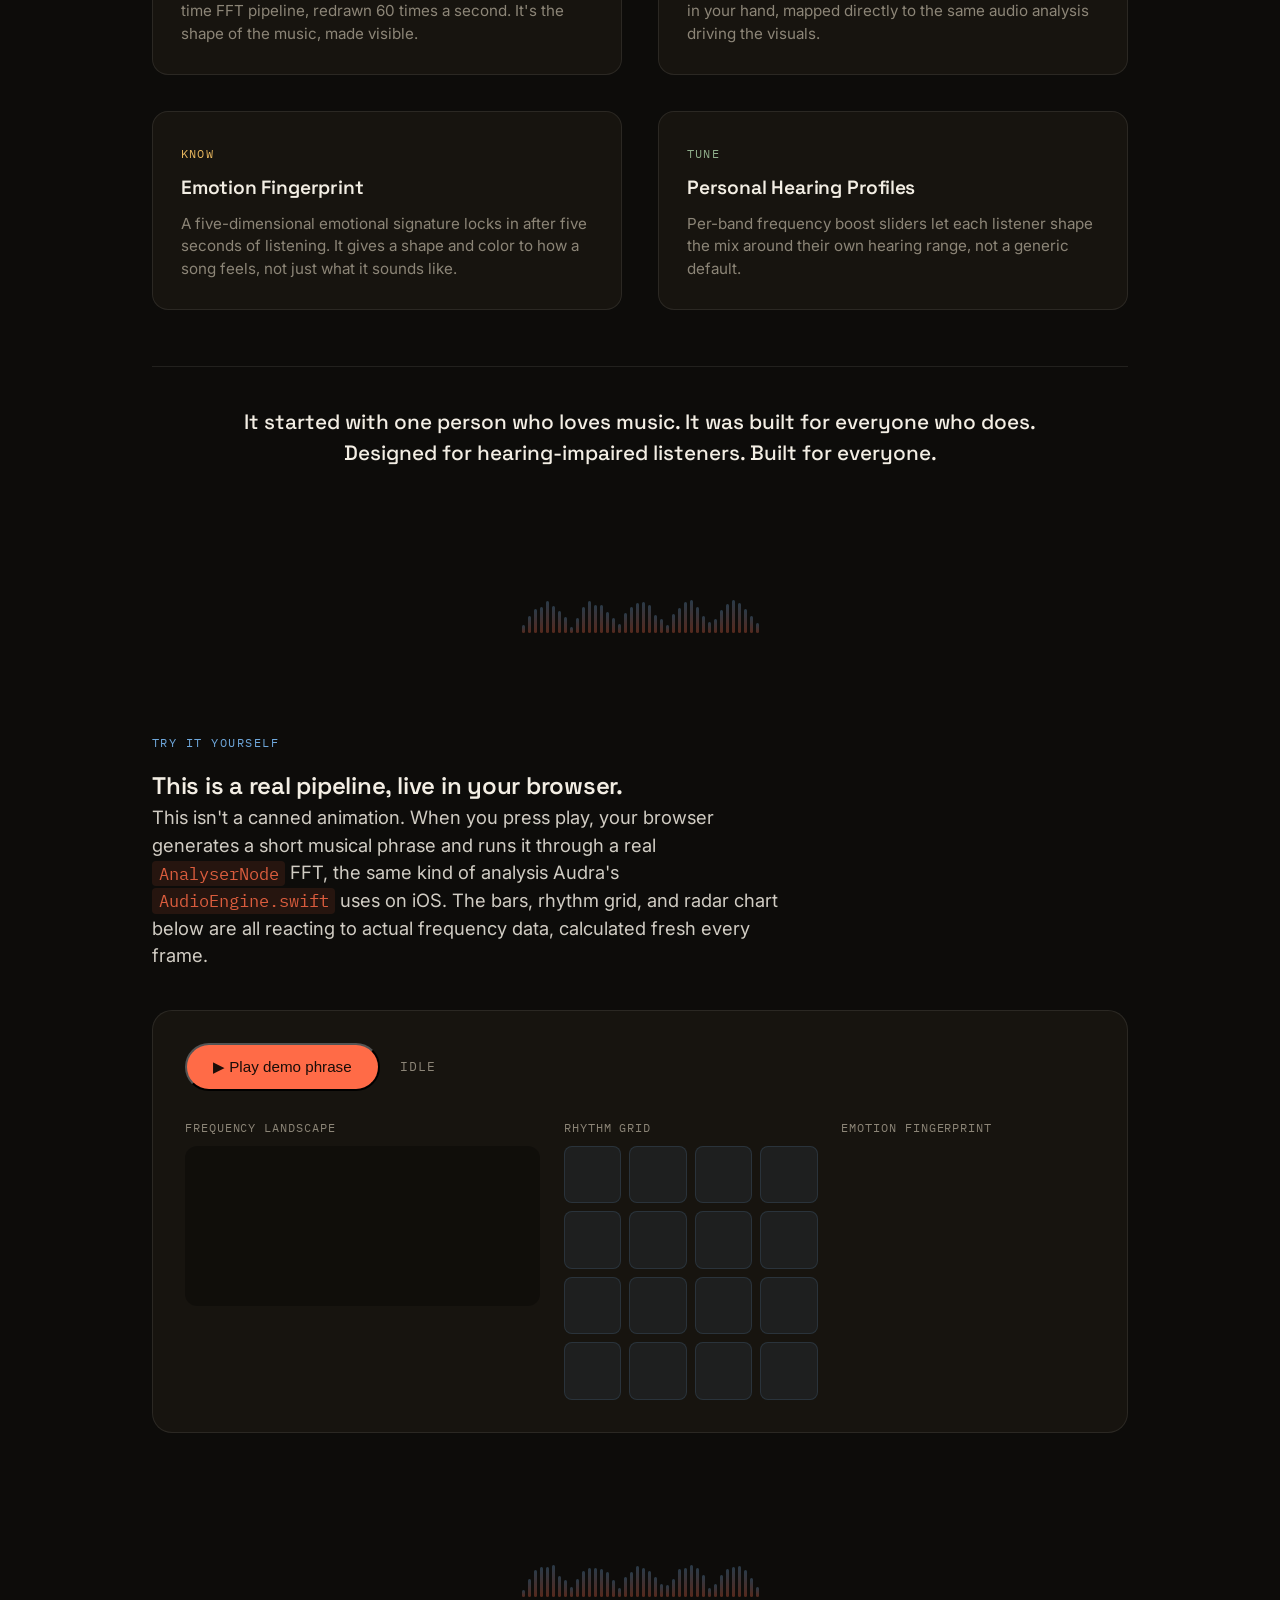
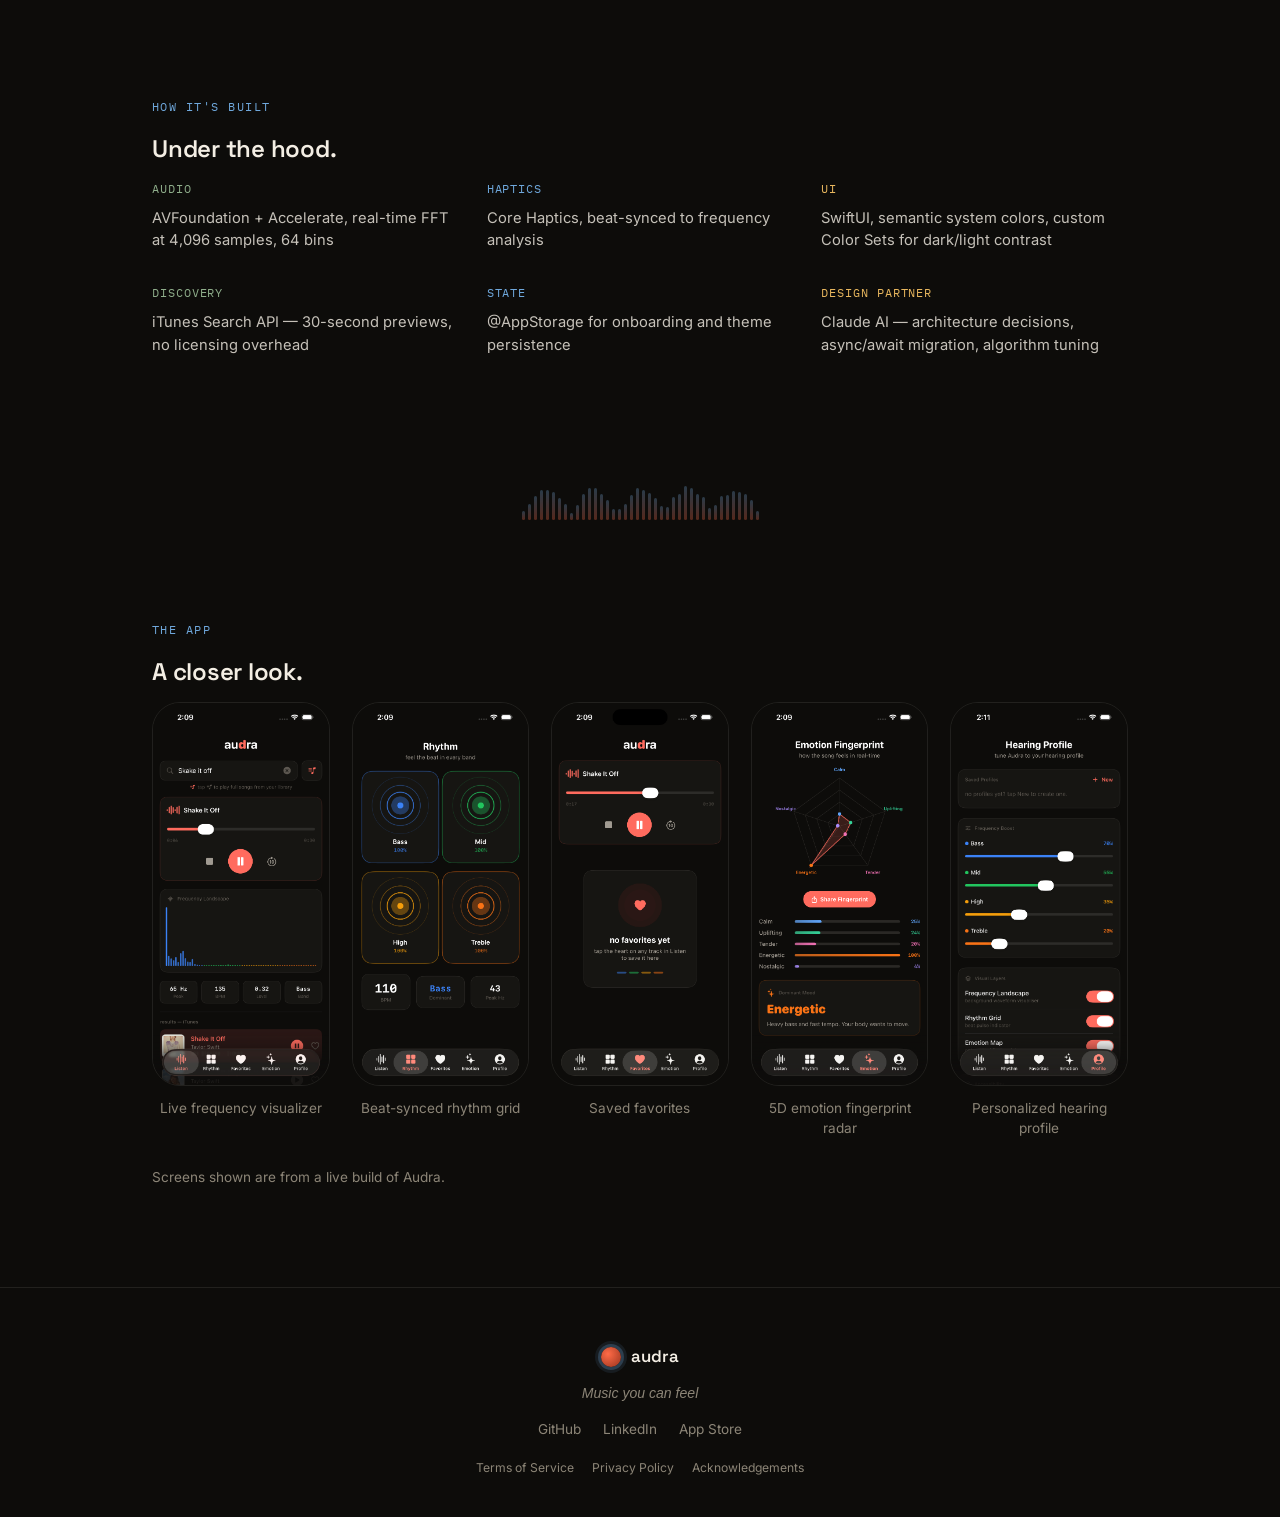
==== commit 56bbbfe7: "Add files via upload" ====
--- a/index.html
+++ b/index.html
@@ -142,23 +142,23 @@
     <h2>A closer look.</h2>
     <div class="screens-gallery" id="screens-gallery">
       <figure class="phone-frame">
-        <img src="screenshots/listen.png" alt="Audra Listen screen showing the live frequency landscape visualizer">
+        <img src="listen.png" alt="Audra Listen screen showing the live frequency landscape visualizer">
         <figcaption>Live frequency visualizer</figcaption>
       </figure>
       <figure class="phone-frame">
-        <img src="screenshots/rhythm.png" alt="Audra Rhythm screen showing bass, mid, high, and treble bands">
+        <img src="rhythm.png" alt="Audra Rhythm screen showing bass, mid, high, and treble bands">
         <figcaption>Beat-synced rhythm grid</figcaption>
       </figure>
       <figure class="phone-frame">
-        <img src="screenshots/favorites.png" alt="Audra Favorites screen for saved tracks">
+        <img src="favorites.png" alt="Audra Favorites screen for saved tracks">
         <figcaption>Saved favorites</figcaption>
       </figure>
       <figure class="phone-frame">
-        <img src="screenshots/emotion.png" alt="Audra Emotion Fingerprint screen with a 5-dimensional radar chart">
+        <img src="emotion.png" alt="Audra Emotion Fingerprint screen with a 5-dimensional radar chart">
         <figcaption>5D emotion fingerprint radar</figcaption>
       </figure>
       <figure class="phone-frame">
-        <img src="screenshots/profile.png" alt="Audra Hearing Profile screen with frequency boost sliders">
+        <img src="profile.png" alt="Audra Hearing Profile screen with frequency boost sliders">
         <figcaption>Personalized hearing profile</figcaption>
       </figure>
     </div>
--- a/style.css
+++ b/style.css
@@ -160,7 +160,7 @@
 
 /* SCREENS */
 .screens{ padding: 100px 0; }
-.screens-gallery{ display:grid; grid-template-columns: repeat(4, 1fr); gap: 22px; margin-top: 12px; }
+.screens-gallery{ display:grid; grid-template-columns: repeat(auto-fit, minmax(160px, 1fr)); gap: 22px; margin-top: 12px; }
 .phone-frame{ text-align:center; }
 .phone-placeholder{
   aspect-ratio: 9/19.5; border-radius: 28px; border: 1px solid var(--border);
